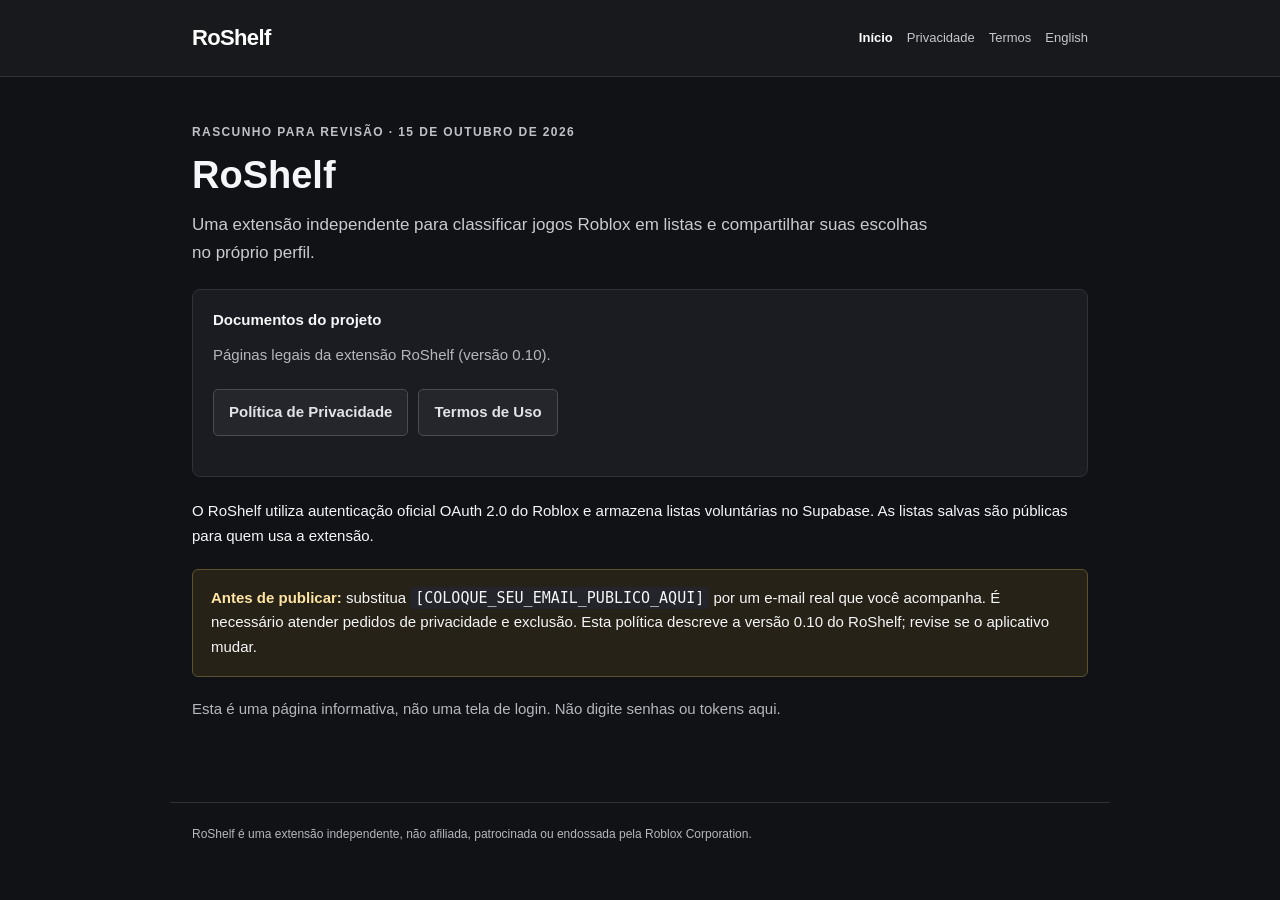
==== index.html @ 7918378f "Add files via upload" ====
<!doctype html><html lang="pt-BR"><head><meta charset="utf-8"><meta name="viewport" content="width=device-width,initial-scale=1"><meta name="robots" content="index,follow"><title>Início | RoShelf</title><meta name="description" content="Início do RoShelf, extensão independente de listas de jogos Roblox."><link rel="stylesheet" href="style.css"></head><body><header><div><a class="brand" href="index.html">RoShelf</a><nav aria-label="Navegação"><a class=current href="index.html">Início</a><a  href="privacidade.html">Privacidade</a><a  href="termos.html">Termos</a><a  href="index-en.html">English</a></nav></div></header><main><p class="eyebrow">Rascunho para revisão · 15 de outubro de 2026</p><h1>RoShelf</h1><p class="lead">Uma extensão independente para classificar jogos Roblox em listas e compartilhar suas escolhas no próprio perfil.</p><div class="panel"><strong>Documentos do projeto</strong><p class="muted">Páginas legais da extensão RoShelf (versão 0.10).</p><div class="links"><a href="privacidade.html">Política de Privacidade</a><a href="termos.html">Termos de Uso</a></div></div><p>O RoShelf utiliza autenticação oficial OAuth 2.0 do Roblox e armazena listas voluntárias no Supabase. As listas salvas são públicas para quem usa a extensão.</p><aside class="note"><strong>Antes de publicar:</strong> substitua <code>[COLOQUE_SEU_EMAIL_PUBLICO_AQUI]</code> por um e-mail real que você acompanha. É necessário atender pedidos de privacidade e exclusão. Esta política descreve a versão 0.10 do RoShelf; revise se o aplicativo mudar.</aside><p class="muted">Esta é uma página informativa, não uma tela de login. Não digite senhas ou tokens aqui.</p></main><footer>RoShelf é uma extensão independente, não afiliada, patrocinada ou endossada pela Roblox Corporation.</footer></body></html>
---- style.css ----
:root{color-scheme:dark;--bg:#111216;--panel:#1b1c21;--line:#303137;--txt:#f5f6f7;--muted:#b6b7bd;--accent:#eeeeef}*{box-sizing:border-box}body{margin:0;background:var(--bg);font-family:Arial,Helvetica,sans-serif;color:var(--txt);line-height:1.65;font-size:15px}a{color:#e2e3e6;text-underline-offset:3px}a:hover{color:white}header{border-bottom:1px solid var(--line);background:#18191d}header>div{max-width:940px;margin:auto;padding:20px 22px;display:flex;align-items:center;justify-content:space-between;gap:20px}nav{display:flex;flex-wrap:wrap;gap:14px;font-size:13px}nav a{text-decoration:none;color:#c6c7cc}nav a.current{color:#fff;font-weight:700}.brand{color:white;text-decoration:none;font-size:22px;font-weight:850;letter-spacing:-.65px}main{max-width:940px;margin:0 auto;padding:36px 22px 70px}.lead{font-size:17px;color:#c9cbd0;max-width:750px}.eyebrow{font-size:12px;text-transform:uppercase;letter-spacing:1.4px;color:#bfc1c7;font-weight:700}h1{font-size:clamp(27px,5vw,38px);line-height:1.2;margin:10px 0 12px}h2{font-size:19px;margin:32px 0 10px;border-top:1px solid #292b31;padding-top:25px}h3{font-size:16px;margin:18px 0 8px}p{margin:10px 0}li{margin:8px 0}ul{padding-left:22px}.note{padding:16px 18px;border:1px solid #5e5130;background:#272218;border-radius:6px;margin:20px 0}.note strong{color:#ffe5a4}.panel{border:1px solid var(--line);background:var(--panel);border-radius:8px;padding:18px 20px;margin:22px 0}.muted{color:var(--muted)}.links{display:flex;gap:10px;flex-wrap:wrap;margin:22px 0}.links a{border:1px solid #4a4b53;background:#25262c;border-radius:5px;padding:10px 15px;text-decoration:none;font-weight:700}.links a:hover{background:#35363e}footer{border-top:1px solid var(--line);color:var(--muted);padding:22px;max-width:940px;margin:auto;font-size:12px}.meta{font-size:13px;color:var(--muted)}code{font-family:Consolas,monospace;background:#24252b;padding:2px 5px;border-radius:4px;overflow-wrap:anywhere}@media(max-width:600px){header>div{display:block}nav{margin-top:8px}main{padding-top:24px}}
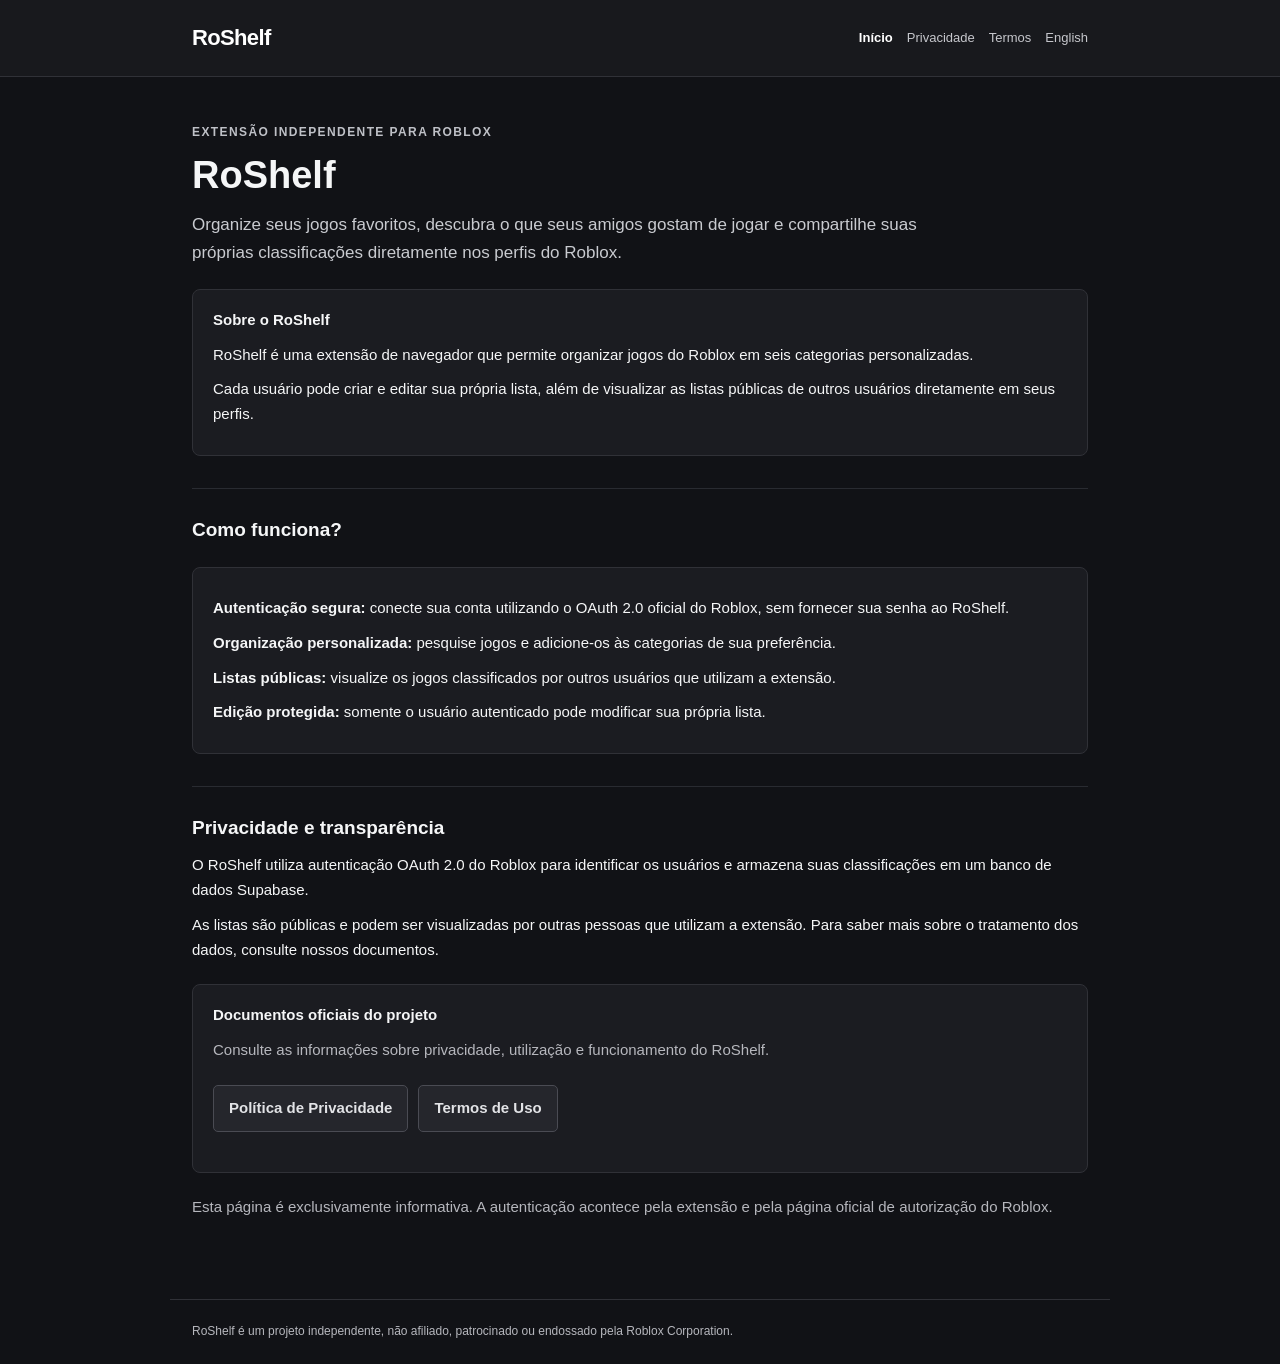
==== commit e2911aa8: "Revise index.html for RoShelf extension Updated the HTML structure and content for RoShelf page." ====
--- a/index.html
+++ b/index.html
@@ -1 +1,137 @@
-<!doctype html><html lang="pt-BR"><head><meta charset="utf-8"><meta name="viewport" content="width=device-width,initial-scale=1"><meta name="robots" content="index,follow"><title>Início | RoShelf</title><meta name="description" content="Início do RoShelf, extensão independente de listas de jogos Roblox."><link rel="stylesheet" href="style.css"></head><body><header><div><a class="brand" href="index.html">RoShelf</a><nav aria-label="Navegação"><a class=current href="index.html">Início</a><a  href="privacidade.html">Privacidade</a><a  href="termos.html">Termos</a><a  href="index-en.html">English</a></nav></div></header><main><p class="eyebrow">Rascunho para revisão · 15 de outubro de 2026</p><h1>RoShelf</h1><p class="lead">Uma extensão independente para classificar jogos Roblox em listas e compartilhar suas escolhas no próprio perfil.</p><div class="panel"><strong>Documentos do projeto</strong><p class="muted">Páginas legais da extensão RoShelf (versão 0.10).</p><div class="links"><a href="privacidade.html">Política de Privacidade</a><a href="termos.html">Termos de Uso</a></div></div><p>O RoShelf utiliza autenticação oficial OAuth 2.0 do Roblox e armazena listas voluntárias no Supabase. As listas salvas são públicas para quem usa a extensão.</p><aside class="note"><strong>Antes de publicar:</strong> substitua <code>[COLOQUE_SEU_EMAIL_PUBLICO_AQUI]</code> por um e-mail real que você acompanha. É necessário atender pedidos de privacidade e exclusão. Esta política descreve a versão 0.10 do RoShelf; revise se o aplicativo mudar.</aside><p class="muted">Esta é uma página informativa, não uma tela de login. Não digite senhas ou tokens aqui.</p></main><footer>RoShelf é uma extensão independente, não afiliada, patrocinada ou endossada pela Roblox Corporation.</footer></body></html>+
+<!DOCTYPE html>
+<html lang="pt-BR">
+<head>
+  <meta charset="UTF-8">
+  <meta name="viewport" content="width=device-width, initial-scale=1.0">
+
+  <title>RoShelf | Organize seus jogos do Roblox</title>
+
+  <meta name="description"
+    content="RoShelf é uma extensão independente que permite organizar jogos do Roblox em categorias e visualizar listas de outros usuários.">
+
+  <link rel="stylesheet" href="style.css">
+</head>
+
+<body>
+
+  <header>
+    <div>
+      <a class="brand" href="index.html">RoShelf</a>
+
+      <nav aria-label="Navegação">
+        <a class="current" href="index.html">Início</a>
+        <a href="privacidade.html">Privacidade</a>
+        <a href="termos.html">Termos</a>
+        <a href="index-en.html">English</a>
+      </nav>
+    </div>
+  </header>
+
+  <main>
+
+    <p class="eyebrow">
+      EXTENSÃO INDEPENDENTE PARA ROBLOX
+    </p>
+
+    <h1>RoShelf</h1>
+
+    <p class="lead">
+      Organize seus jogos favoritos, descubra o que seus
+      amigos gostam de jogar e compartilhe suas próprias
+      classificações diretamente nos perfis do Roblox.
+    </p>
+
+    <div class="panel">
+      <strong>Sobre o RoShelf</strong>
+
+      <p>
+        RoShelf é uma extensão de navegador que permite
+        organizar jogos do Roblox em seis categorias
+        personalizadas.
+      </p>
+
+      <p>
+        Cada usuário pode criar e editar sua própria lista,
+        além de visualizar as listas públicas de outros
+        usuários diretamente em seus perfis.
+      </p>
+    </div>
+
+    <h2>Como funciona?</h2>
+
+    <div class="panel">
+      <p>
+        <strong>Autenticação segura:</strong>
+        conecte sua conta utilizando o OAuth 2.0 oficial
+        do Roblox, sem fornecer sua senha ao RoShelf.
+      </p>
+
+      <p>
+        <strong>Organização personalizada:</strong>
+        pesquise jogos e adicione-os às categorias
+        de sua preferência.
+      </p>
+
+      <p>
+        <strong>Listas públicas:</strong>
+        visualize os jogos classificados por outros
+        usuários que utilizam a extensão.
+      </p>
+
+      <p>
+        <strong>Edição protegida:</strong>
+        somente o usuário autenticado pode modificar
+        sua própria lista.
+      </p>
+    </div>
+
+    <h2>Privacidade e transparência</h2>
+
+    <p>
+      O RoShelf utiliza autenticação OAuth 2.0 do Roblox
+      para identificar os usuários e armazena suas
+      classificações em um banco de dados Supabase.
+    </p>
+
+    <p>
+      As listas são públicas e podem ser visualizadas
+      por outras pessoas que utilizam a extensão.
+      Para saber mais sobre o tratamento dos dados,
+      consulte nossos documentos.
+    </p>
+
+    <div class="panel">
+      <strong>Documentos oficiais do projeto</strong>
+
+      <p class="muted">
+        Consulte as informações sobre privacidade,
+        utilização e funcionamento do RoShelf.
+      </p>
+
+      <div class="links">
+        <a href="privacidade.html">
+          Política de Privacidade
+        </a>
+
+        <a href="termos.html">
+          Termos de Uso
+        </a>
+      </div>
+    </div>
+
+    <p class="muted">
+      Esta página é exclusivamente informativa.
+      A autenticação acontece pela extensão e
+      pela página oficial de autorização do Roblox.
+    </p>
+
+  </main>
+
+  <footer>
+    RoShelf é um projeto independente, não afiliado,
+    patrocinado ou endossado pela Roblox Corporation.
+  </footer>
+
+</body>
+</html>
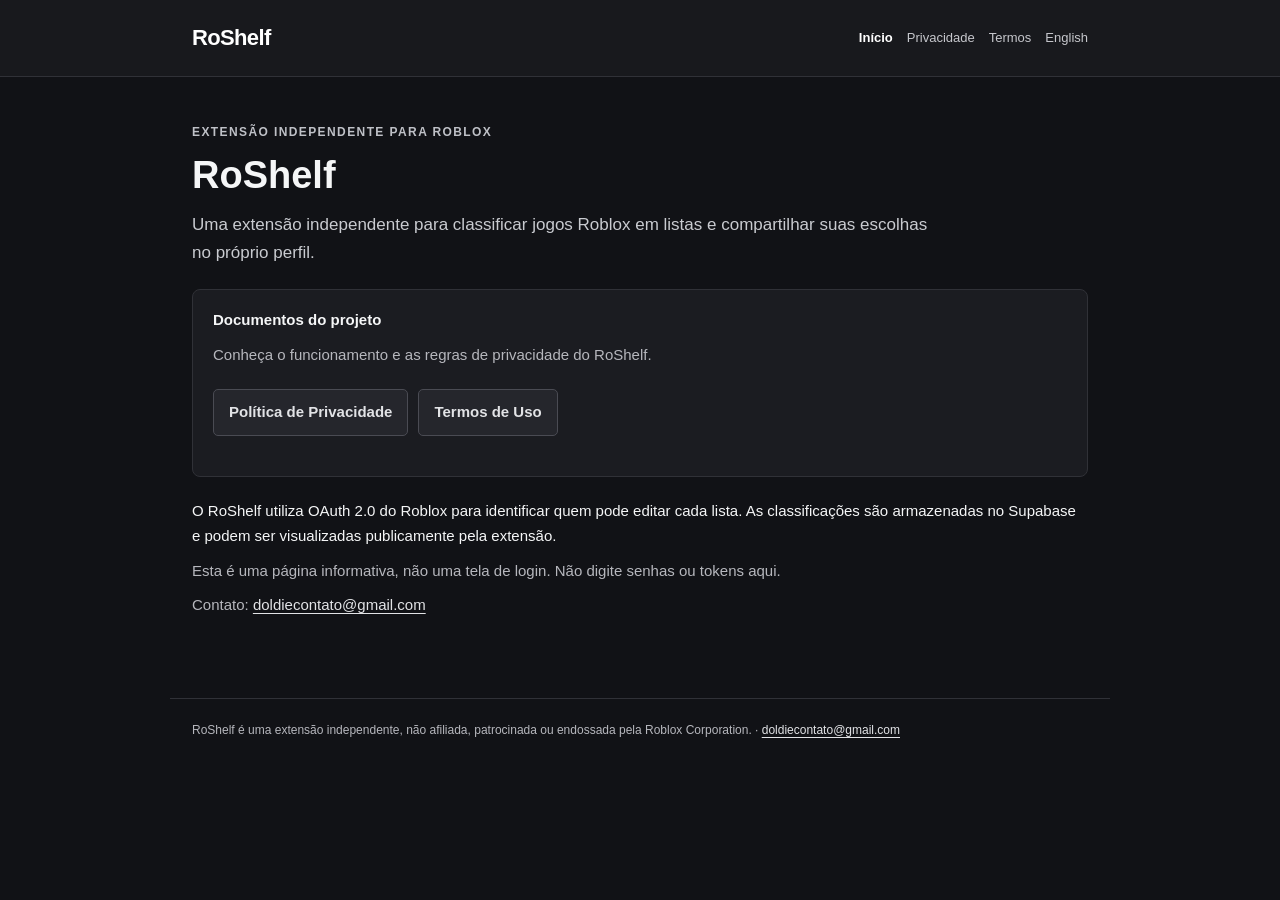
==== commit 54d00022: "Add files via upload" ====
--- a/index.html
+++ b/index.html
@@ -1,137 +1,83 @@
-
 <!DOCTYPE html>
 <html lang="pt-BR">
-<head>
-  <meta charset="UTF-8">
-  <meta name="viewport" content="width=device-width, initial-scale=1.0">
+ <head>
+  <meta charset="utf-8"/>
+  <meta content="width=device-width,initial-scale=1" name="viewport"/>
+  <meta content="index,follow" name="robots"/>
+  <title>
+   Início | RoShelf
+  </title>
+  <meta content="Início do RoShelf, extensão independente de listas de jogos Roblox." name="description"/>
+  <link href="style.css" rel="stylesheet"/>
+ </head>
+ <body>
+  <header>
+   <div>
+    <a class="brand" href="index.html">
+     RoShelf
+    </a>
+    <nav aria-label="Navegação">
+     <a class="current" href="index.html">
+      Início
+     </a>
+     <a href="privacidade.html">
+      Privacidade
+     </a>
+     <a href="termos.html">
+      Termos
+     </a>
+     <a href="index-en.html">
+      English
+     </a>
+    </nav>
+   </div>
+  </header>
+  <main>
+   <p class="eyebrow">
+    EXTENSÃO INDEPENDENTE PARA ROBLOX
+   </p>
+   <h1>
+    RoShelf
+   </h1>
+   <p class="lead">
+    Uma extensão independente para classificar jogos Roblox em listas e compartilhar suas escolhas no próprio perfil.
+   </p>
+   <div class="panel">
+    <strong>
+     Documentos do projeto
+    </strong>
+    <p class="muted">
+     Conheça o funcionamento e as regras de privacidade do RoShelf.
+    </p>
+    <div class="links">
+     <a href="privacidade.html">
+      Política de Privacidade
+     </a>
+     <a href="termos.html">
+      Termos de Uso
+     </a>
+    </div>
+   </div>
+   <p>
+    O RoShelf utiliza OAuth 2.0 do Roblox para identificar quem pode editar cada lista. As classificações são armazenadas no Supabase e podem ser visualizadas publicamente pela extensão.
+   </p>
+   <p class="muted">
+    Esta é uma página informativa, não uma tela de login. Não digite senhas ou tokens aqui.
+   </p>
+   <p class="muted">
+    Contato:
+    <a href="mailto:doldiecontato@gmail.com">
+     doldiecontato@gmail.com
+    </a>
+   </p>
+  </main>
+  <footer>
+   RoShelf é uma extensão independente, não afiliada, patrocinada ou endossada pela Roblox Corporation.
+   ·
+   <a href="mailto:doldiecontato@gmail.com">
+    doldiecontato@gmail.com
+   </a>
+  </footer>
+ </body>
+</html>
 
-  <title>RoShelf | Organize seus jogos do Roblox</title>
-
-  <meta name="description"
-    content="RoShelf é uma extensão independente que permite organizar jogos do Roblox em categorias e visualizar listas de outros usuários.">
-
-  <link rel="stylesheet" href="style.css">
-</head>
-
-<body>
-
-  <header>
-    <div>
-      <a class="brand" href="index.html">RoShelf</a>
-
-      <nav aria-label="Navegação">
-        <a class="current" href="index.html">Início</a>
-        <a href="privacidade.html">Privacidade</a>
-        <a href="termos.html">Termos</a>
-        <a href="index-en.html">English</a>
-      </nav>
-    </div>
-  </header>
-
-  <main>
-
-    <p class="eyebrow">
-      EXTENSÃO INDEPENDENTE PARA ROBLOX
-    </p>
-
-    <h1>RoShelf</h1>
-
-    <p class="lead">
-      Organize seus jogos favoritos, descubra o que seus
-      amigos gostam de jogar e compartilhe suas próprias
-      classificações diretamente nos perfis do Roblox.
-    </p>
-
-    <div class="panel">
-      <strong>Sobre o RoShelf</strong>
-
-      <p>
-        RoShelf é uma extensão de navegador que permite
-        organizar jogos do Roblox em seis categorias
-        personalizadas.
-      </p>
-
-      <p>
-        Cada usuário pode criar e editar sua própria lista,
-        além de visualizar as listas públicas de outros
-        usuários diretamente em seus perfis.
-      </p>
-    </div>
-
-    <h2>Como funciona?</h2>
-
-    <div class="panel">
-      <p>
-        <strong>Autenticação segura:</strong>
-        conecte sua conta utilizando o OAuth 2.0 oficial
-        do Roblox, sem fornecer sua senha ao RoShelf.
-      </p>
-
-      <p>
-        <strong>Organização personalizada:</strong>
-        pesquise jogos e adicione-os às categorias
-        de sua preferência.
-      </p>
-
-      <p>
-        <strong>Listas públicas:</strong>
-        visualize os jogos classificados por outros
-        usuários que utilizam a extensão.
-      </p>
-
-      <p>
-        <strong>Edição protegida:</strong>
-        somente o usuário autenticado pode modificar
-        sua própria lista.
-      </p>
-    </div>
-
-    <h2>Privacidade e transparência</h2>
-
-    <p>
-      O RoShelf utiliza autenticação OAuth 2.0 do Roblox
-      para identificar os usuários e armazena suas
-      classificações em um banco de dados Supabase.
-    </p>
-
-    <p>
-      As listas são públicas e podem ser visualizadas
-      por outras pessoas que utilizam a extensão.
-      Para saber mais sobre o tratamento dos dados,
-      consulte nossos documentos.
-    </p>
-
-    <div class="panel">
-      <strong>Documentos oficiais do projeto</strong>
-
-      <p class="muted">
-        Consulte as informações sobre privacidade,
-        utilização e funcionamento do RoShelf.
-      </p>
-
-      <div class="links">
-        <a href="privacidade.html">
-          Política de Privacidade
-        </a>
-
-        <a href="termos.html">
-          Termos de Uso
-        </a>
-      </div>
-    </div>
-
-    <p class="muted">
-      Esta página é exclusivamente informativa.
-      A autenticação acontece pela extensão e
-      pela página oficial de autorização do Roblox.
-    </p>
-
-  </main>
-
-  <footer>
-    RoShelf é um projeto independente, não afiliado,
-    patrocinado ou endossado pela Roblox Corporation.
-  </footer>
-
-</body>
-</html>
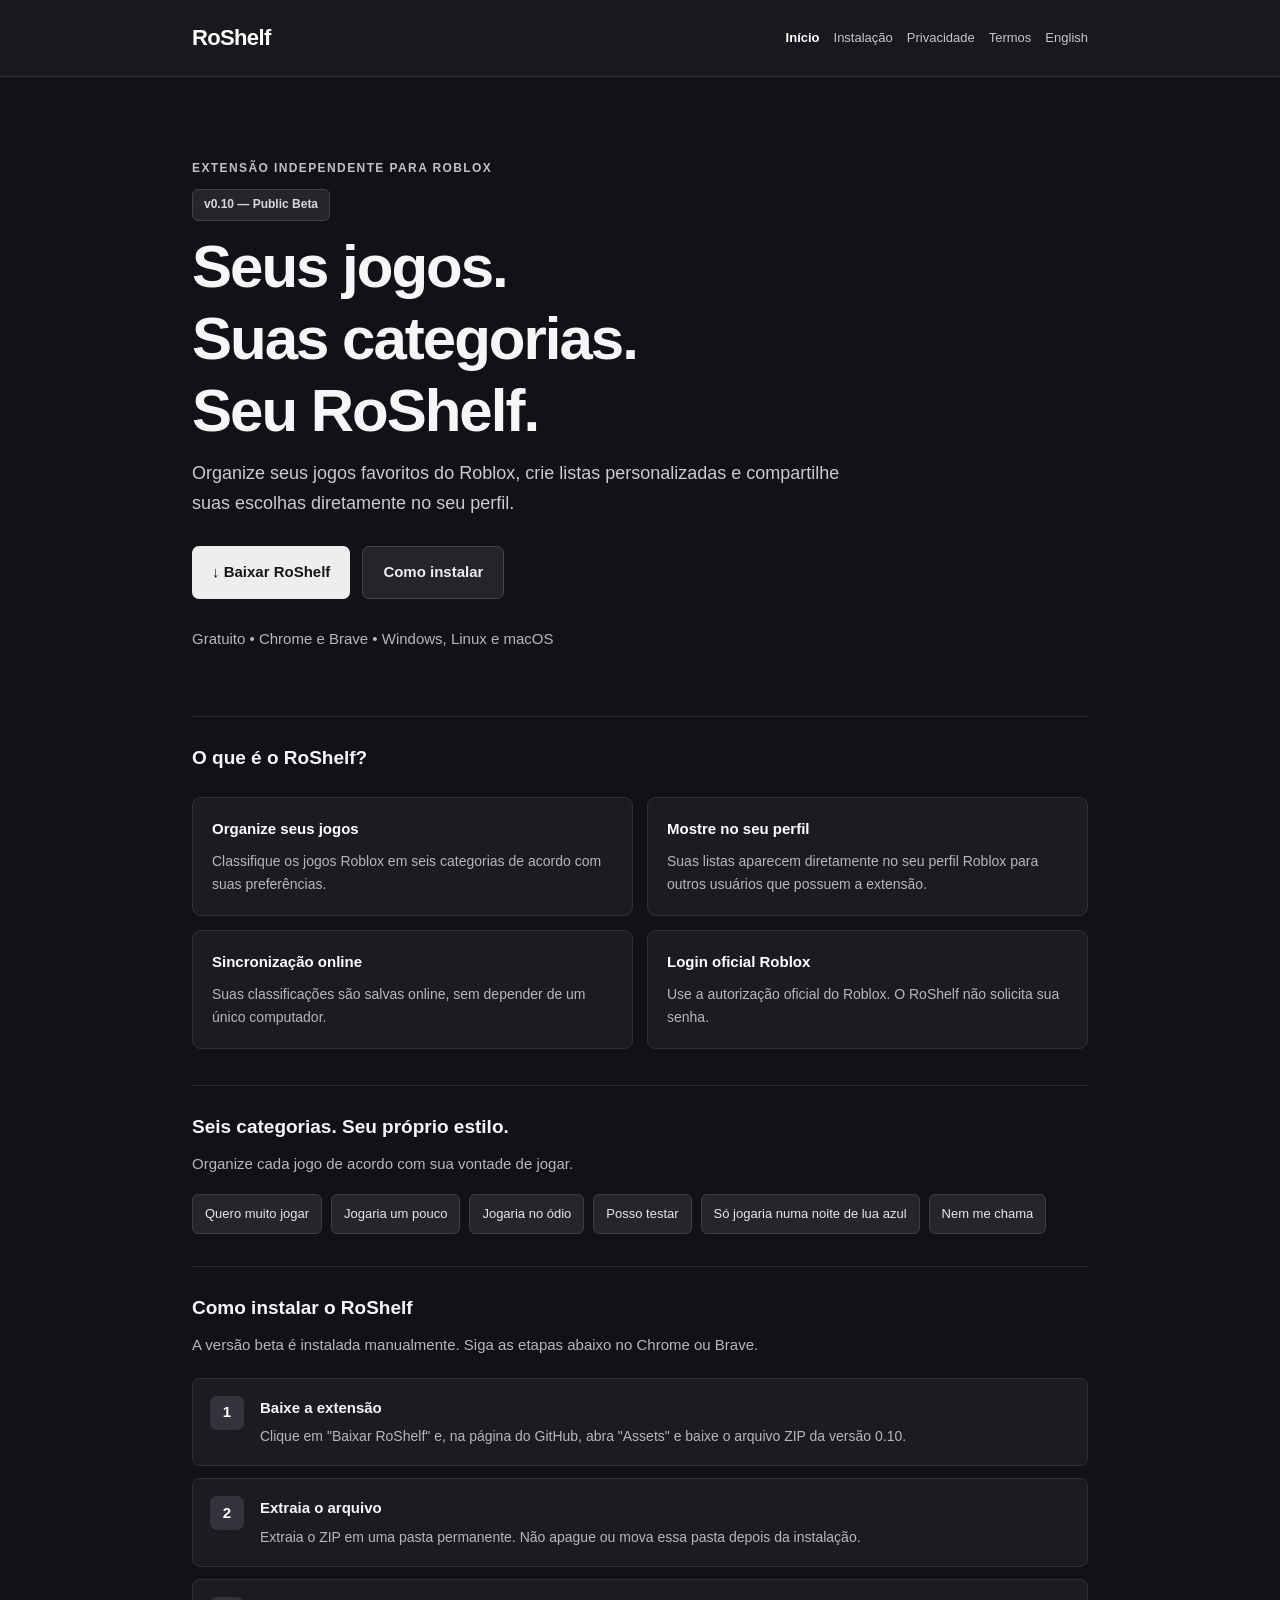
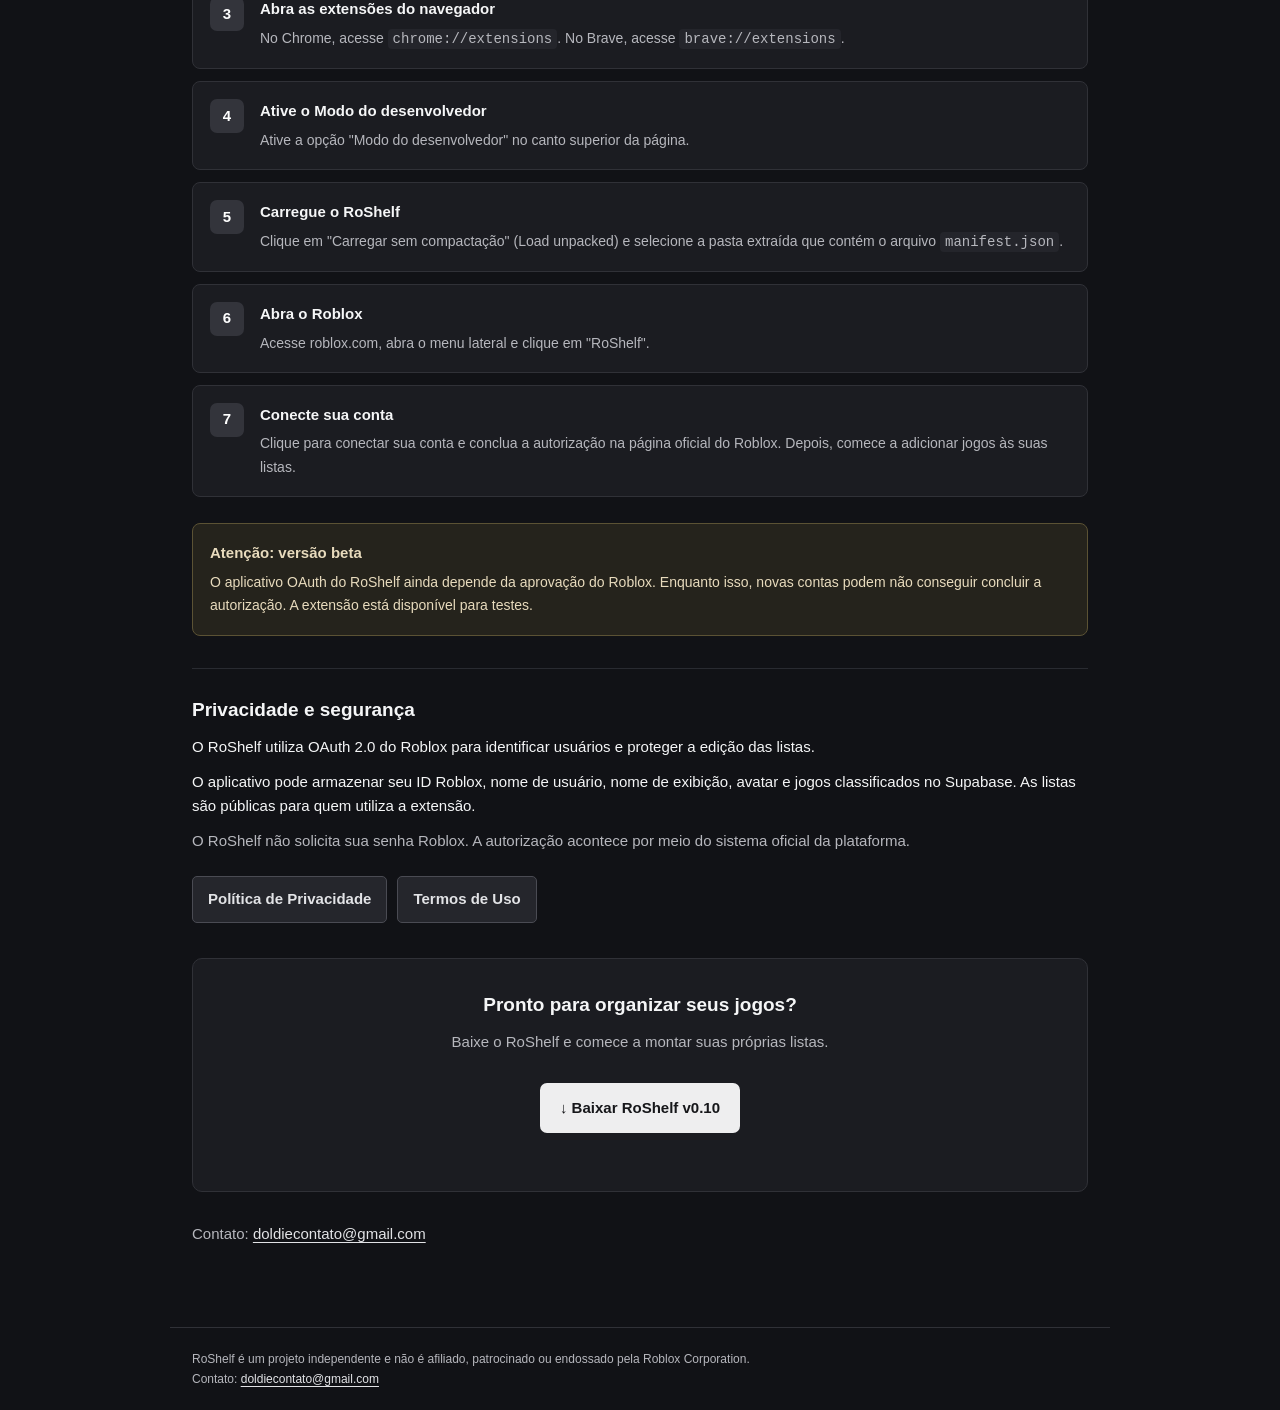
==== commit 59306fa7: "Revise index.html for improved layout and content Updated the HTML structure and content for RoShelf" ====
--- a/index.html
+++ b/index.html
@@ -1,83 +1,516 @@
+
 <!DOCTYPE html>
 <html lang="pt-BR">
- <head>
-  <meta charset="utf-8"/>
-  <meta content="width=device-width,initial-scale=1" name="viewport"/>
-  <meta content="index,follow" name="robots"/>
-  <title>
-   Início | RoShelf
-  </title>
-  <meta content="Início do RoShelf, extensão independente de listas de jogos Roblox." name="description"/>
-  <link href="style.css" rel="stylesheet"/>
- </head>
- <body>
-  <header>
-   <div>
-    <a class="brand" href="index.html">
-     RoShelf
+<head>
+  <meta charset="UTF-8">
+  <meta name="viewport" content="width=device-width, initial-scale=1">
+
+  <title>RoShelf — Organize seus jogos Roblox</title>
+  <meta name="description" content="Instale o RoShelf para organizar jogos Roblox em categorias e compartilhar suas listas no perfil.">
+
+  <link rel="stylesheet" href="style.css">
+
+  <style>
+    .hero {
+      padding: 36px 0 22px;
+    }
+
+    .hero h1 {
+      font-size: clamp(36px, 7vw, 60px);
+      letter-spacing: -2px;
+    }
+
+    .hero .lead {
+      max-width: 660px;
+      font-size: 18px;
+    }
+
+    .version {
+      display: inline-block;
+      padding: 5px 11px;
+      background: #25262c;
+      border: 1px solid #414249;
+      border-radius: 6px;
+      color: #d8d9dd;
+      font-size: 12px;
+      font-weight: bold;
+    }
+
+    .buttons {
+      display: flex;
+      gap: 12px;
+      flex-wrap: wrap;
+      margin: 28px 0;
+    }
+
+    .btn {
+      display: inline-flex;
+      align-items: center;
+      justify-content: center;
+      padding: 13px 20px;
+      border-radius: 7px;
+      text-decoration: none;
+      font-weight: 700;
+      transition: background .2s;
+    }
+
+    .btn-primary {
+      background: #eeeeef;
+      color: #16171a;
+    }
+
+    .btn-primary:hover {
+      background: #cfd0d4;
+      color: #16171a;
+    }
+
+    .btn-secondary {
+      background: #24252b;
+      color: #eeeeef;
+      border: 1px solid #45464c;
+    }
+
+    .btn-secondary:hover {
+      background: #34353b;
+    }
+
+    .feature-grid {
+      display: grid;
+      grid-template-columns: repeat(2, 1fr);
+      gap: 14px;
+      margin: 24px 0 36px;
+    }
+
+    .feature {
+      background: #1b1c21;
+      border: 1px solid #303137;
+      border-radius: 9px;
+      padding: 19px;
+    }
+
+    .feature strong {
+      display: block;
+      margin-bottom: 8px;
+      color: #fff;
+    }
+
+    .feature p {
+      color: #b6b7bd;
+      font-size: 14px;
+      margin: 0;
+    }
+
+    .steps {
+      display: grid;
+      gap: 12px;
+      margin-top: 20px;
+    }
+
+    .step {
+      display: flex;
+      gap: 16px;
+      align-items: flex-start;
+      padding: 17px;
+      background: #1b1c21;
+      border: 1px solid #303137;
+      border-radius: 8px;
+    }
+
+    .number {
+      display: flex;
+      justify-content: center;
+      align-items: center;
+      min-width: 34px;
+      height: 34px;
+      border-radius: 7px;
+      background: #33343b;
+      color: #fff;
+      font-weight: bold;
+    }
+
+    .step strong {
+      display: block;
+      margin-bottom: 5px;
+    }
+
+    .step p {
+      margin: 0;
+      color: #b6b7bd;
+      font-size: 14px;
+    }
+
+    .categories {
+      display: flex;
+      flex-wrap: wrap;
+      gap: 9px;
+      margin-top: 17px;
+    }
+
+    .category {
+      background: #25262c;
+      border: 1px solid #3c3d44;
+      padding: 8px 12px;
+      border-radius: 6px;
+      font-size: 13px;
+      color: #e6e7e9;
+    }
+
+    .notice {
+      background: #25231c;
+      border: 1px solid #5b5234;
+      border-radius: 8px;
+      padding: 17px;
+      margin: 26px 0;
+      color: #e8dbbd;
+    }
+
+    .notice strong {
+      display: block;
+      margin-bottom: 6px;
+    }
+
+    .notice p {
+      margin: 0;
+      font-size: 14px;
+    }
+
+    .install-bottom {
+      text-align: center;
+      background: #1b1c21;
+      border: 1px solid #303137;
+      padding: 30px 20px;
+      border-radius: 10px;
+      margin-top: 35px;
+    }
+
+    .install-bottom .buttons {
+      justify-content: center;
+    }
+
+    @media(max-width: 600px) {
+      .feature-grid {
+        grid-template-columns: 1fr;
+      }
+
+      .hero {
+        padding-top: 15px;
+      }
+
+      .buttons .btn {
+        width: 100%;
+      }
+    }
+  </style>
+</head>
+
+<body>
+
+<header>
+  <div>
+    <a class="brand" href="index.html">RoShelf</a>
+
+    <nav aria-label="Navegação">
+      <a class="current" href="index.html">Início</a>
+      <a href="#instalacao">Instalação</a>
+      <a href="privacidade.html">Privacidade</a>
+      <a href="termos.html">Termos</a>
+      <a href="index-en.html">English</a>
+    </nav>
+  </div>
+</header>
+
+<main>
+
+  <!-- APRESENTAÇÃO -->
+
+  <section class="hero">
+    <p class="eyebrow">
+      EXTENSÃO INDEPENDENTE PARA ROBLOX
+    </p>
+
+    <span class="version">v0.10 — Public Beta</span>
+
+    <h1>Seus jogos.<br>Suas categorias.<br>Seu RoShelf.</h1>
+
+    <p class="lead">
+      Organize seus jogos favoritos do Roblox,
+      crie listas personalizadas e compartilhe
+      suas escolhas diretamente no seu perfil.
+    </p>
+
+    <div class="buttons">
+      <a class="btn btn-primary"
+         href="https://github.com/Doudks/roshelf/releases/tag/v0.10.0"
+         target="_blank"
+         rel="noopener noreferrer">
+        ↓ Baixar RoShelf
+      </a>
+
+      <a class="btn btn-secondary" href="#instalacao">
+        Como instalar
+      </a>
+    </div>
+
+    <p class="muted">
+      Gratuito • Chrome e Brave • Windows, Linux e macOS
+    </p>
+  </section>
+
+
+  <!-- RECURSOS -->
+
+  <h2>O que é o RoShelf?</h2>
+
+  <div class="feature-grid">
+
+    <div class="feature">
+      <strong>Organize seus jogos</strong>
+      <p>
+        Classifique os jogos Roblox em seis
+        categorias de acordo com suas preferências.
+      </p>
+    </div>
+
+    <div class="feature">
+      <strong>Mostre no seu perfil</strong>
+      <p>
+        Suas listas aparecem diretamente no
+        seu perfil Roblox para outros usuários
+        que possuem a extensão.
+      </p>
+    </div>
+
+    <div class="feature">
+      <strong>Sincronização online</strong>
+      <p>
+        Suas classificações são salvas online,
+        sem depender de um único computador.
+      </p>
+    </div>
+
+    <div class="feature">
+      <strong>Login oficial Roblox</strong>
+      <p>
+        Use a autorização oficial do Roblox.
+        O RoShelf não solicita sua senha.
+      </p>
+    </div>
+
+  </div>
+
+
+  <!-- CATEGORIAS -->
+
+  <h2>Seis categorias. Seu próprio estilo.</h2>
+
+  <p class="muted">
+    Organize cada jogo de acordo com sua vontade
+    de jogar.
+  </p>
+
+  <div class="categories">
+    <span class="category">Quero muito jogar</span>
+    <span class="category">Jogaria um pouco</span>
+    <span class="category">Jogaria no ódio</span>
+    <span class="category">Posso testar</span>
+    <span class="category">Só jogaria numa noite de lua azul</span>
+    <span class="category">Nem me chama</span>
+  </div>
+
+
+  <!-- INSTALAÇÃO -->
+
+  <section id="instalacao">
+
+    <h2>Como instalar o RoShelf</h2>
+
+    <p class="muted">
+      A versão beta é instalada manualmente.
+      Siga as etapas abaixo no Chrome ou Brave.
+    </p>
+
+    <div class="steps">
+
+      <div class="step">
+        <span class="number">1</span>
+        <div>
+          <strong>Baixe a extensão</strong>
+          <p>
+            Clique em "Baixar RoShelf" e,
+            na página do GitHub, abra "Assets"
+            e baixe o arquivo ZIP da versão 0.10.
+          </p>
+        </div>
+      </div>
+
+      <div class="step">
+        <span class="number">2</span>
+        <div>
+          <strong>Extraia o arquivo</strong>
+          <p>
+            Extraia o ZIP em uma pasta permanente.
+            Não apague ou mova essa pasta
+            depois da instalação.
+          </p>
+        </div>
+      </div>
+
+      <div class="step">
+        <span class="number">3</span>
+        <div>
+          <strong>Abra as extensões do navegador</strong>
+          <p>
+            No Chrome, acesse
+            <code>chrome://extensions</code>.
+            No Brave, acesse
+            <code>brave://extensions</code>.
+          </p>
+        </div>
+      </div>
+
+      <div class="step">
+        <span class="number">4</span>
+        <div>
+          <strong>Ative o Modo do desenvolvedor</strong>
+          <p>
+            Ative a opção "Modo do desenvolvedor"
+            no canto superior da página.
+          </p>
+        </div>
+      </div>
+
+      <div class="step">
+        <span class="number">5</span>
+        <div>
+          <strong>Carregue o RoShelf</strong>
+          <p>
+            Clique em "Carregar sem compactação"
+            (Load unpacked) e selecione a pasta
+            extraída que contém o arquivo
+            <code>manifest.json</code>.
+          </p>
+        </div>
+      </div>
+
+      <div class="step">
+        <span class="number">6</span>
+        <div>
+          <strong>Abra o Roblox</strong>
+          <p>
+            Acesse roblox.com, abra o menu
+            lateral e clique em "RoShelf".
+          </p>
+        </div>
+      </div>
+
+      <div class="step">
+        <span class="number">7</span>
+        <div>
+          <strong>Conecte sua conta</strong>
+          <p>
+            Clique para conectar sua conta
+            e conclua a autorização na página
+            oficial do Roblox. Depois, comece
+            a adicionar jogos às suas listas.
+          </p>
+        </div>
+      </div>
+
+    </div>
+
+  </section>
+
+
+  <!-- AVISO DE BETA -->
+
+  <div class="notice">
+    <strong>Atenção: versão beta</strong>
+    <p>
+      O aplicativo OAuth do RoShelf ainda
+      depende da aprovação do Roblox.
+      Enquanto isso, novas contas podem
+      não conseguir concluir a autorização.
+      A extensão está disponível para testes.
+    </p>
+  </div>
+
+
+  <!-- PRIVACIDADE -->
+
+  <h2>Privacidade e segurança</h2>
+
+  <p>
+    O RoShelf utiliza OAuth 2.0 do Roblox
+    para identificar usuários e proteger
+    a edição das listas.
+  </p>
+
+  <p>
+    O aplicativo pode armazenar seu ID Roblox,
+    nome de usuário, nome de exibição,
+    avatar e jogos classificados no Supabase.
+    As listas são públicas para quem utiliza
+    a extensão.
+  </p>
+
+  <p class="muted">
+    O RoShelf não solicita sua senha Roblox.
+    A autorização acontece por meio do
+    sistema oficial da plataforma.
+  </p>
+
+  <div class="links">
+    <a href="privacidade.html">
+      Política de Privacidade
     </a>
-    <nav aria-label="Navegação">
-     <a class="current" href="index.html">
-      Início
-     </a>
-     <a href="privacidade.html">
-      Privacidade
-     </a>
-     <a href="termos.html">
-      Termos
-     </a>
-     <a href="index-en.html">
-      English
-     </a>
-    </nav>
-   </div>
-  </header>
-  <main>
-   <p class="eyebrow">
-    EXTENSÃO INDEPENDENTE PARA ROBLOX
-   </p>
-   <h1>
-    RoShelf
-   </h1>
-   <p class="lead">
-    Uma extensão independente para classificar jogos Roblox em listas e compartilhar suas escolhas no próprio perfil.
-   </p>
-   <div class="panel">
-    <strong>
-     Documentos do projeto
-    </strong>
+
+    <a href="termos.html">
+      Termos de Uso
+    </a>
+  </div>
+
+
+  <!-- DOWNLOAD FINAL -->
+
+  <section class="install-bottom">
+    <h2 style="border:0; padding:0; margin:0;">
+      Pronto para organizar seus jogos?
+    </h2>
+
     <p class="muted">
-     Conheça o funcionamento e as regras de privacidade do RoShelf.
+      Baixe o RoShelf e comece a montar
+      suas próprias listas.
     </p>
-    <div class="links">
-     <a href="privacidade.html">
-      Política de Privacidade
-     </a>
-     <a href="termos.html">
-      Termos de Uso
-     </a>
-    </div>
-   </div>
-   <p>
-    O RoShelf utiliza OAuth 2.0 do Roblox para identificar quem pode editar cada lista. As classificações são armazenadas no Supabase e podem ser visualizadas publicamente pela extensão.
-   </p>
-   <p class="muted">
-    Esta é uma página informativa, não uma tela de login. Não digite senhas ou tokens aqui.
-   </p>
-   <p class="muted">
+
+    <div class="buttons">
+      <a class="btn btn-primary"
+         href="https://github.com/Doudks/roshelf/releases/tag/v0.10.0"
+         target="_blank"
+         rel="noopener noreferrer">
+        ↓ Baixar RoShelf v0.10
+      </a>
+    </div>
+  </section>
+
+  <p class="muted" style="margin-top:30px;">
     Contato:
     <a href="mailto:doldiecontato@gmail.com">
-     doldiecontato@gmail.com
+      doldiecontato@gmail.com
     </a>
-   </p>
-  </main>
-  <footer>
-   RoShelf é uma extensão independente, não afiliada, patrocinada ou endossada pela Roblox Corporation.
-   ·
-   <a href="mailto:doldiecontato@gmail.com">
+  </p>
+
+</main>
+
+<footer>
+  RoShelf é um projeto independente e não é
+  afiliado, patrocinado ou endossado pela
+  Roblox Corporation.
+  <br>
+  Contato:
+  <a href="mailto:doldiecontato@gmail.com">
     doldiecontato@gmail.com
-   </a>
-  </footer>
- </body>
+  </a>
+</footer>
+
+</body>
 </html>
-
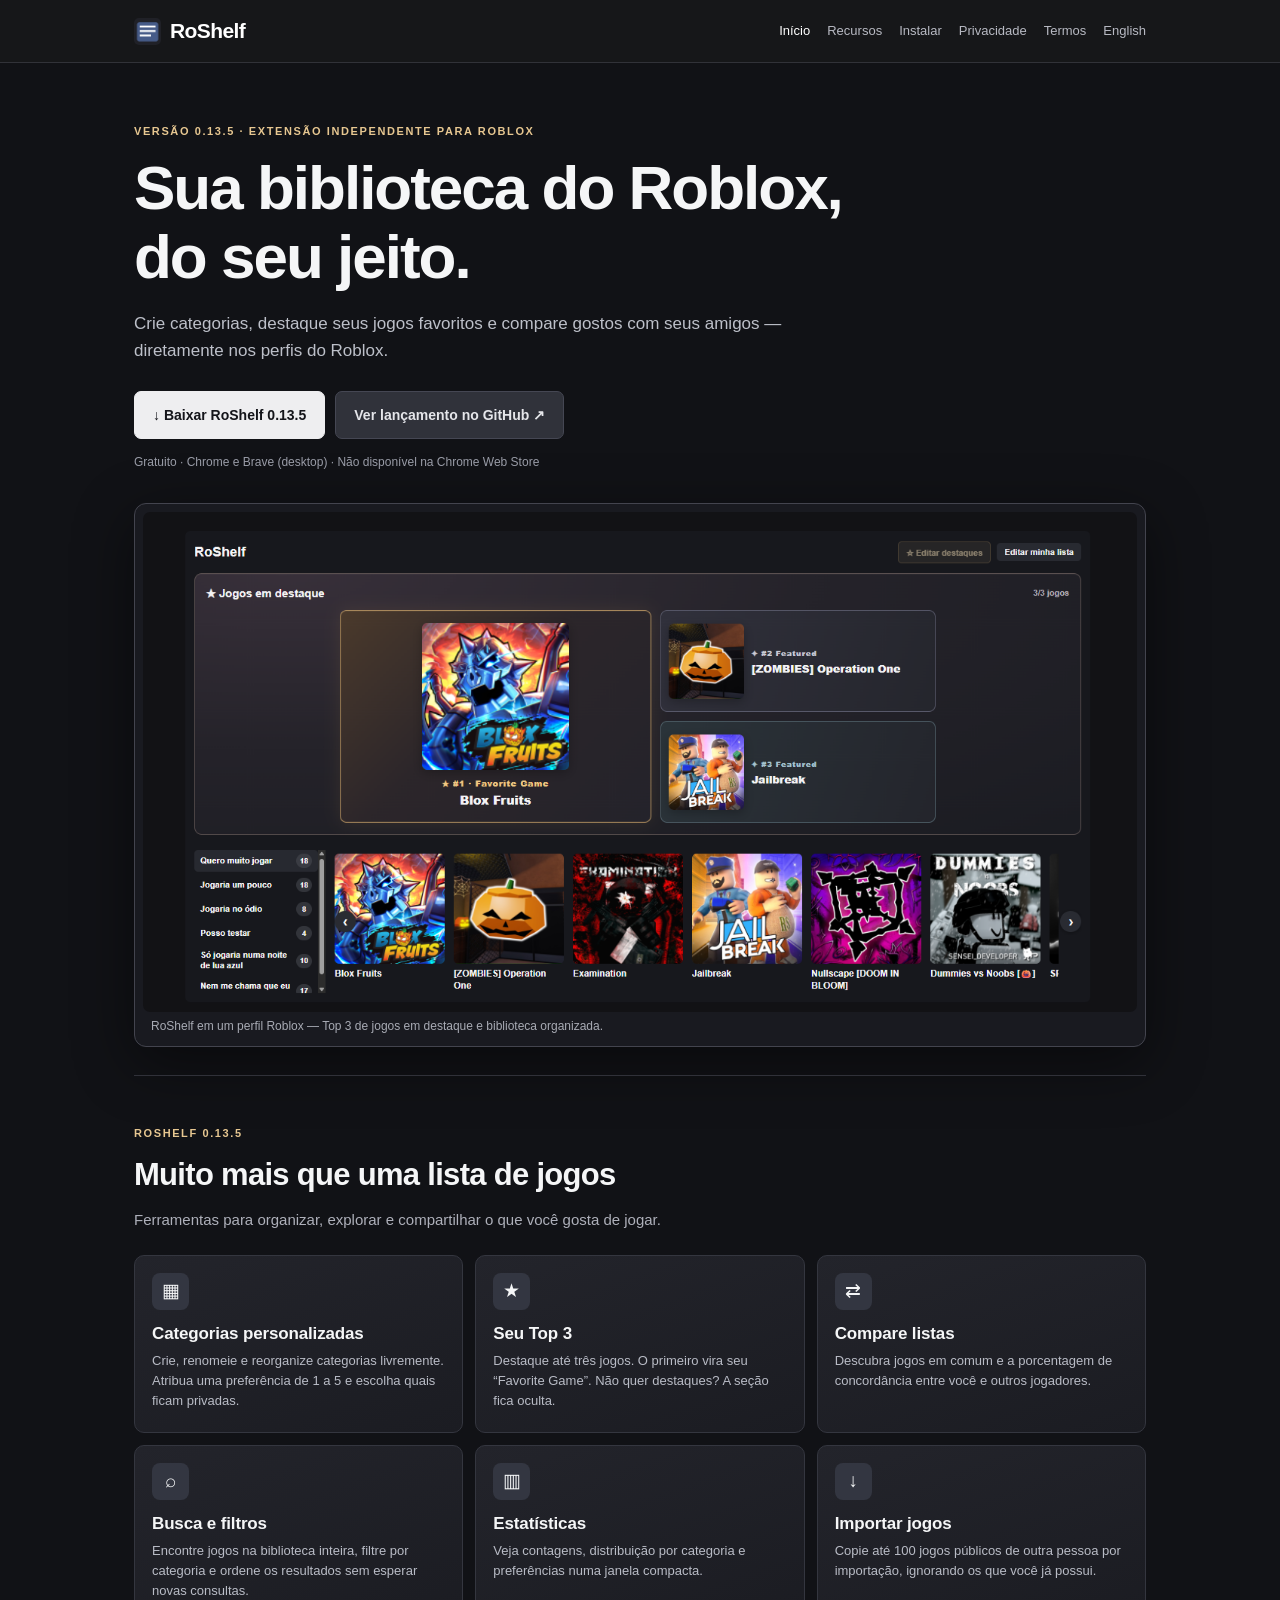
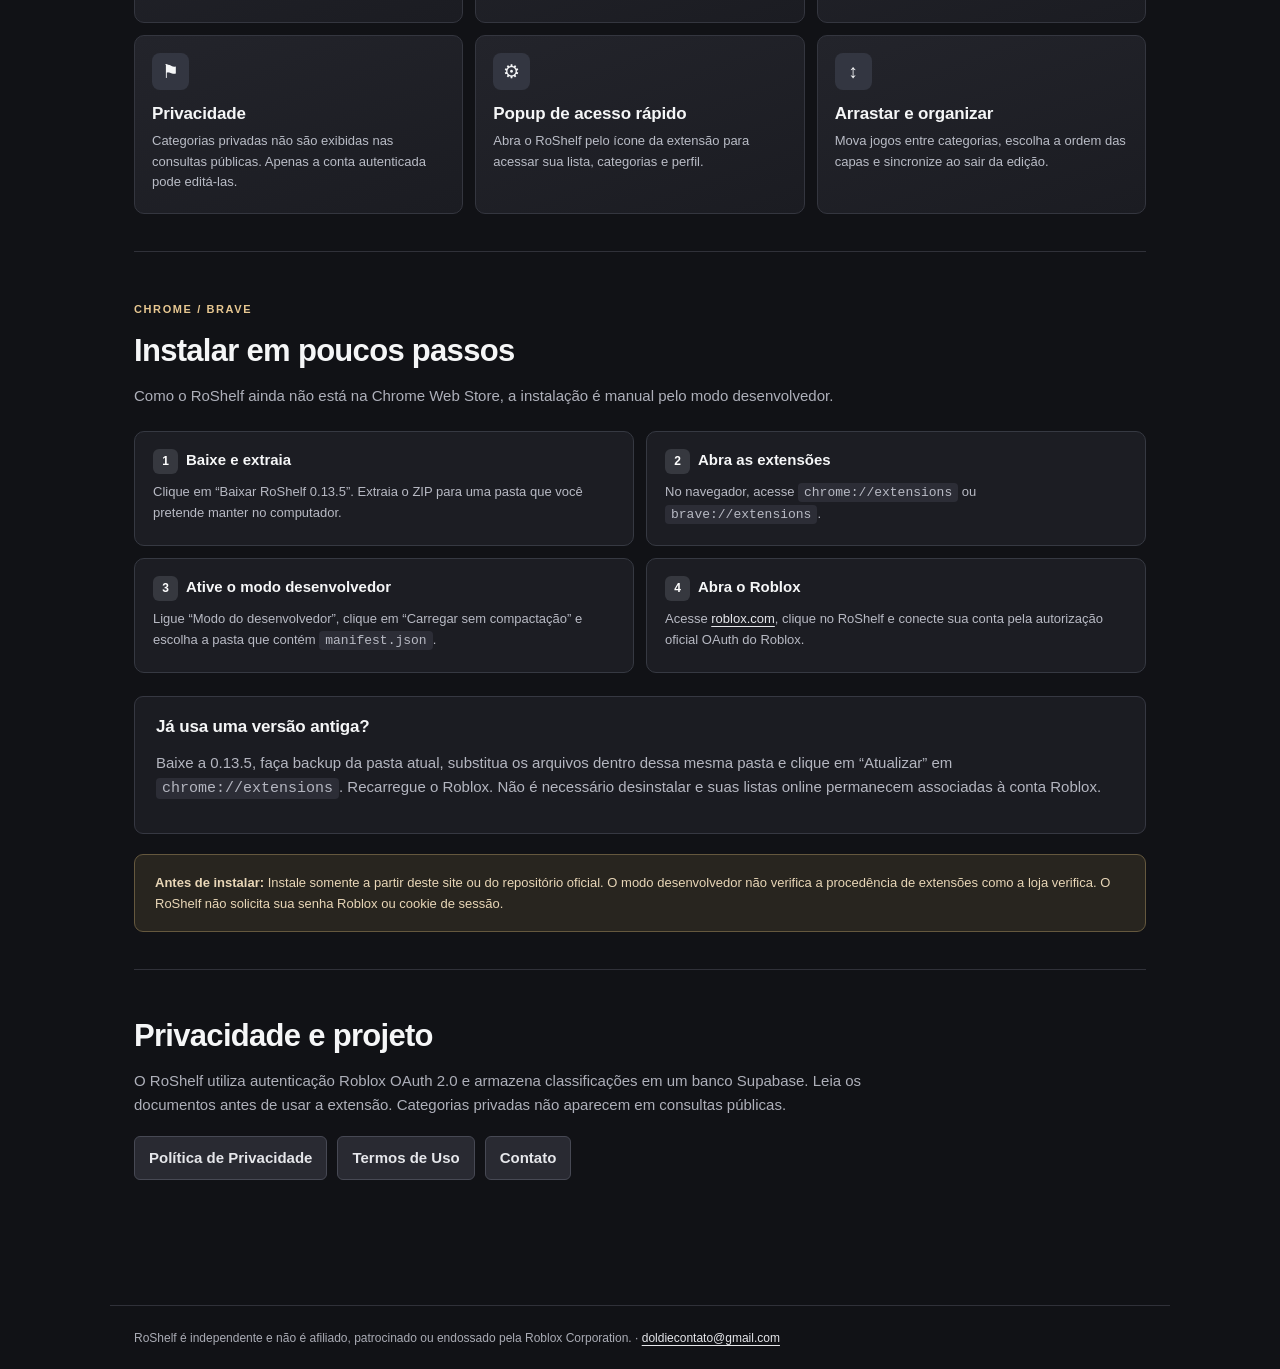
==== commit 40c17fdb: "Add files via upload" ====
--- a/index.html
+++ b/index.html
@@ -1,516 +1,37 @@
-
-<!DOCTYPE html>
+<!doctype html>
 <html lang="pt-BR">
 <head>
-  <meta charset="UTF-8">
-  <meta name="viewport" content="width=device-width, initial-scale=1">
-
-  <title>RoShelf — Organize seus jogos Roblox</title>
-  <meta name="description" content="Instale o RoShelf para organizar jogos Roblox em categorias e compartilhar suas listas no perfil.">
-
-  <link rel="stylesheet" href="style.css">
-
-  <style>
-    .hero {
-      padding: 36px 0 22px;
-    }
-
-    .hero h1 {
-      font-size: clamp(36px, 7vw, 60px);
-      letter-spacing: -2px;
-    }
-
-    .hero .lead {
-      max-width: 660px;
-      font-size: 18px;
-    }
-
-    .version {
-      display: inline-block;
-      padding: 5px 11px;
-      background: #25262c;
-      border: 1px solid #414249;
-      border-radius: 6px;
-      color: #d8d9dd;
-      font-size: 12px;
-      font-weight: bold;
-    }
-
-    .buttons {
-      display: flex;
-      gap: 12px;
-      flex-wrap: wrap;
-      margin: 28px 0;
-    }
-
-    .btn {
-      display: inline-flex;
-      align-items: center;
-      justify-content: center;
-      padding: 13px 20px;
-      border-radius: 7px;
-      text-decoration: none;
-      font-weight: 700;
-      transition: background .2s;
-    }
-
-    .btn-primary {
-      background: #eeeeef;
-      color: #16171a;
-    }
-
-    .btn-primary:hover {
-      background: #cfd0d4;
-      color: #16171a;
-    }
-
-    .btn-secondary {
-      background: #24252b;
-      color: #eeeeef;
-      border: 1px solid #45464c;
-    }
-
-    .btn-secondary:hover {
-      background: #34353b;
-    }
-
-    .feature-grid {
-      display: grid;
-      grid-template-columns: repeat(2, 1fr);
-      gap: 14px;
-      margin: 24px 0 36px;
-    }
-
-    .feature {
-      background: #1b1c21;
-      border: 1px solid #303137;
-      border-radius: 9px;
-      padding: 19px;
-    }
-
-    .feature strong {
-      display: block;
-      margin-bottom: 8px;
-      color: #fff;
-    }
-
-    .feature p {
-      color: #b6b7bd;
-      font-size: 14px;
-      margin: 0;
-    }
-
-    .steps {
-      display: grid;
-      gap: 12px;
-      margin-top: 20px;
-    }
-
-    .step {
-      display: flex;
-      gap: 16px;
-      align-items: flex-start;
-      padding: 17px;
-      background: #1b1c21;
-      border: 1px solid #303137;
-      border-radius: 8px;
-    }
-
-    .number {
-      display: flex;
-      justify-content: center;
-      align-items: center;
-      min-width: 34px;
-      height: 34px;
-      border-radius: 7px;
-      background: #33343b;
-      color: #fff;
-      font-weight: bold;
-    }
-
-    .step strong {
-      display: block;
-      margin-bottom: 5px;
-    }
-
-    .step p {
-      margin: 0;
-      color: #b6b7bd;
-      font-size: 14px;
-    }
-
-    .categories {
-      display: flex;
-      flex-wrap: wrap;
-      gap: 9px;
-      margin-top: 17px;
-    }
-
-    .category {
-      background: #25262c;
-      border: 1px solid #3c3d44;
-      padding: 8px 12px;
-      border-radius: 6px;
-      font-size: 13px;
-      color: #e6e7e9;
-    }
-
-    .notice {
-      background: #25231c;
-      border: 1px solid #5b5234;
-      border-radius: 8px;
-      padding: 17px;
-      margin: 26px 0;
-      color: #e8dbbd;
-    }
-
-    .notice strong {
-      display: block;
-      margin-bottom: 6px;
-    }
-
-    .notice p {
-      margin: 0;
-      font-size: 14px;
-    }
-
-    .install-bottom {
-      text-align: center;
-      background: #1b1c21;
-      border: 1px solid #303137;
-      padding: 30px 20px;
-      border-radius: 10px;
-      margin-top: 35px;
-    }
-
-    .install-bottom .buttons {
-      justify-content: center;
-    }
-
-    @media(max-width: 600px) {
-      .feature-grid {
-        grid-template-columns: 1fr;
-      }
-
-      .hero {
-        padding-top: 15px;
-      }
-
-      .buttons .btn {
-        width: 100%;
-      }
-    }
-  </style>
+  <meta charset="utf-8"><meta name="viewport" content="width=device-width,initial-scale=1">
+  <meta name="description" content="RoShelf v0.13.5: categorias personalizadas e privadas, Top 3 favorito, comparação, busca, estatísticas e importação de listas no Roblox.">
+  <meta name="theme-color" content="#111216">
+  <link rel="icon" type="image/png" href="assets/icon128.png">
+  <link rel="alternate" hreflang="pt-BR" href="index.html">
+  <link rel="alternate" hreflang="en" href="index-en.html">
+  <link rel="stylesheet" href="style.css"><title>RoShelf v0.13.5 | Organize e compartilhe jogos Roblox</title>
 </head>
-
 <body>
-
-<header>
-  <div>
-    <a class="brand" href="index.html">RoShelf</a>
-
-    <nav aria-label="Navegação">
-      <a class="current" href="index.html">Início</a>
-      <a href="#instalacao">Instalação</a>
-      <a href="privacidade.html">Privacidade</a>
-      <a href="termos.html">Termos</a>
-      <a href="index-en.html">English</a>
-    </nav>
-  </div>
-</header>
-
+<header><div><a class="brand" href="index.html"><img src="assets/icon128.png" alt="">RoShelf</a>
+<nav aria-label="Navigation"><a class="current" href="index.html">Início</a><a href="#features">Recursos</a><a href="#install">Instalar</a><a href="privacidade.html">Privacidade</a><a href="termos.html">Termos</a><a href="index-en.html">English</a></nav></div></header>
 <main>
-
-  <!-- APRESENTAÇÃO -->
-
-  <section class="hero">
-    <p class="eyebrow">
-      EXTENSÃO INDEPENDENTE PARA ROBLOX
-    </p>
-
-    <span class="version">v0.10 — Public Beta</span>
-
-    <h1>Seus jogos.<br>Suas categorias.<br>Seu RoShelf.</h1>
-
-    <p class="lead">
-      Organize seus jogos favoritos do Roblox,
-      crie listas personalizadas e compartilhe
-      suas escolhas diretamente no seu perfil.
-    </p>
-
-    <div class="buttons">
-      <a class="btn btn-primary"
-         href="https://github.com/Doudks/roshelf/releases/tag/v0.10.0"
-         target="_blank"
-         rel="noopener noreferrer">
-        ↓ Baixar RoShelf
-      </a>
-
-      <a class="btn btn-secondary" href="#instalacao">
-        Como instalar
-      </a>
-    </div>
-
-    <p class="muted">
-      Gratuito • Chrome e Brave • Windows, Linux e macOS
-    </p>
-  </section>
-
-
-  <!-- RECURSOS -->
-
-  <h2>O que é o RoShelf?</h2>
-
-  <div class="feature-grid">
-
-    <div class="feature">
-      <strong>Organize seus jogos</strong>
-      <p>
-        Classifique os jogos Roblox em seis
-        categorias de acordo com suas preferências.
-      </p>
-    </div>
-
-    <div class="feature">
-      <strong>Mostre no seu perfil</strong>
-      <p>
-        Suas listas aparecem diretamente no
-        seu perfil Roblox para outros usuários
-        que possuem a extensão.
-      </p>
-    </div>
-
-    <div class="feature">
-      <strong>Sincronização online</strong>
-      <p>
-        Suas classificações são salvas online,
-        sem depender de um único computador.
-      </p>
-    </div>
-
-    <div class="feature">
-      <strong>Login oficial Roblox</strong>
-      <p>
-        Use a autorização oficial do Roblox.
-        O RoShelf não solicita sua senha.
-      </p>
-    </div>
-
-  </div>
-
-
-  <!-- CATEGORIAS -->
-
-  <h2>Seis categorias. Seu próprio estilo.</h2>
-
-  <p class="muted">
-    Organize cada jogo de acordo com sua vontade
-    de jogar.
-  </p>
-
-  <div class="categories">
-    <span class="category">Quero muito jogar</span>
-    <span class="category">Jogaria um pouco</span>
-    <span class="category">Jogaria no ódio</span>
-    <span class="category">Posso testar</span>
-    <span class="category">Só jogaria numa noite de lua azul</span>
-    <span class="category">Nem me chama</span>
-  </div>
-
-
-  <!-- INSTALAÇÃO -->
-
-  <section id="instalacao">
-
-    <h2>Como instalar o RoShelf</h2>
-
-    <p class="muted">
-      A versão beta é instalada manualmente.
-      Siga as etapas abaixo no Chrome ou Brave.
-    </p>
-
-    <div class="steps">
-
-      <div class="step">
-        <span class="number">1</span>
-        <div>
-          <strong>Baixe a extensão</strong>
-          <p>
-            Clique em "Baixar RoShelf" e,
-            na página do GitHub, abra "Assets"
-            e baixe o arquivo ZIP da versão 0.10.
-          </p>
-        </div>
-      </div>
-
-      <div class="step">
-        <span class="number">2</span>
-        <div>
-          <strong>Extraia o arquivo</strong>
-          <p>
-            Extraia o ZIP em uma pasta permanente.
-            Não apague ou mova essa pasta
-            depois da instalação.
-          </p>
-        </div>
-      </div>
-
-      <div class="step">
-        <span class="number">3</span>
-        <div>
-          <strong>Abra as extensões do navegador</strong>
-          <p>
-            No Chrome, acesse
-            <code>chrome://extensions</code>.
-            No Brave, acesse
-            <code>brave://extensions</code>.
-          </p>
-        </div>
-      </div>
-
-      <div class="step">
-        <span class="number">4</span>
-        <div>
-          <strong>Ative o Modo do desenvolvedor</strong>
-          <p>
-            Ative a opção "Modo do desenvolvedor"
-            no canto superior da página.
-          </p>
-        </div>
-      </div>
-
-      <div class="step">
-        <span class="number">5</span>
-        <div>
-          <strong>Carregue o RoShelf</strong>
-          <p>
-            Clique em "Carregar sem compactação"
-            (Load unpacked) e selecione a pasta
-            extraída que contém o arquivo
-            <code>manifest.json</code>.
-          </p>
-        </div>
-      </div>
-
-      <div class="step">
-        <span class="number">6</span>
-        <div>
-          <strong>Abra o Roblox</strong>
-          <p>
-            Acesse roblox.com, abra o menu
-            lateral e clique em "RoShelf".
-          </p>
-        </div>
-      </div>
-
-      <div class="step">
-        <span class="number">7</span>
-        <div>
-          <strong>Conecte sua conta</strong>
-          <p>
-            Clique para conectar sua conta
-            e conclua a autorização na página
-            oficial do Roblox. Depois, comece
-            a adicionar jogos às suas listas.
-          </p>
-        </div>
-      </div>
-
-    </div>
-
-  </section>
-
-
-  <!-- AVISO DE BETA -->
-
-  <div class="notice">
-    <strong>Atenção: versão beta</strong>
-    <p>
-      O aplicativo OAuth do RoShelf ainda
-      depende da aprovação do Roblox.
-      Enquanto isso, novas contas podem
-      não conseguir concluir a autorização.
-      A extensão está disponível para testes.
-    </p>
-  </div>
-
-
-  <!-- PRIVACIDADE -->
-
-  <h2>Privacidade e segurança</h2>
-
-  <p>
-    O RoShelf utiliza OAuth 2.0 do Roblox
-    para identificar usuários e proteger
-    a edição das listas.
-  </p>
-
-  <p>
-    O aplicativo pode armazenar seu ID Roblox,
-    nome de usuário, nome de exibição,
-    avatar e jogos classificados no Supabase.
-    As listas são públicas para quem utiliza
-    a extensão.
-  </p>
-
-  <p class="muted">
-    O RoShelf não solicita sua senha Roblox.
-    A autorização acontece por meio do
-    sistema oficial da plataforma.
-  </p>
-
-  <div class="links">
-    <a href="privacidade.html">
-      Política de Privacidade
-    </a>
-
-    <a href="termos.html">
-      Termos de Uso
-    </a>
-  </div>
-
-
-  <!-- DOWNLOAD FINAL -->
-
-  <section class="install-bottom">
-    <h2 style="border:0; padding:0; margin:0;">
-      Pronto para organizar seus jogos?
-    </h2>
-
-    <p class="muted">
-      Baixe o RoShelf e comece a montar
-      suas próprias listas.
-    </p>
-
-    <div class="buttons">
-      <a class="btn btn-primary"
-         href="https://github.com/Doudks/roshelf/releases/tag/v0.10.0"
-         target="_blank"
-         rel="noopener noreferrer">
-        ↓ Baixar RoShelf v0.10
-      </a>
-    </div>
-  </section>
-
-  <p class="muted" style="margin-top:30px;">
-    Contato:
-    <a href="mailto:doldiecontato@gmail.com">
-      doldiecontato@gmail.com
-    </a>
-  </p>
-
-</main>
-
-<footer>
-  RoShelf é um projeto independente e não é
-  afiliado, patrocinado ou endossado pela
-  Roblox Corporation.
-  <br>
-  Contato:
-  <a href="mailto:doldiecontato@gmail.com">
-    doldiecontato@gmail.com
-  </a>
-</footer>
-
-</body>
-</html>
+<section class="hero"><p class="eyebrow">VERSÃO 0.13.5 · EXTENSÃO INDEPENDENTE PARA ROBLOX</p><h1>Sua biblioteca do Roblox, do seu jeito.</h1><p class="lead">Crie categorias, destaque seus jogos favoritos e compare gostos com seus amigos — diretamente nos perfis do Roblox.</p>
+<div class="actions"><a class="action primary" href="downloads/RoShelf-v0.13.5.zip" download>↓ Baixar RoShelf 0.13.5</a><a class="action" href="https://github.com/Doudks/roshelf/releases/tag/v0.13.5" target="_blank" rel="noopener noreferrer">Ver lançamento no GitHub ↗</a></div>
+<p class="hero-note">Gratuito · Chrome e Brave (desktop) · Não disponível na Chrome Web Store</p>
+<figure class="hero-preview"><img src="assets/roshelf-profile.png" width="1318" height="663" alt="RoShelf game library and Top 3 featured games on Roblox" loading="eager"><figcaption class="preview-caption">RoShelf em um perfil Roblox — Top 3 de jogos em destaque e biblioteca organizada.</figcaption></figure></section>
+<section class="block" id="features"><p class="eyebrow">RoShelf 0.13.5</p><h2>Muito mais que uma lista de jogos</h2><p class="sectionlead">Ferramentas para organizar, explorar e compartilhar o que você gosta de jogar.</p><div class="feature-grid"><article class="feature"><div class="feature-icon" aria-hidden="true">▦</div><h3>Categorias personalizadas</h3><p>Crie, renomeie e reorganize categorias livremente. Atribua uma preferência de 1 a 5 e escolha quais ficam privadas.</p></article>
+<article class="feature"><div class="feature-icon" aria-hidden="true">★</div><h3>Seu Top 3</h3><p>Destaque até três jogos. O primeiro vira seu “Favorite Game”. Não quer destaques? A seção fica oculta.</p></article>
+<article class="feature"><div class="feature-icon" aria-hidden="true">⇄</div><h3>Compare listas</h3><p>Descubra jogos em comum e a porcentagem de concordância entre você e outros jogadores.</p></article>
+<article class="feature"><div class="feature-icon" aria-hidden="true">⌕</div><h3>Busca e filtros</h3><p>Encontre jogos na biblioteca inteira, filtre por categoria e ordene os resultados sem esperar novas consultas.</p></article>
+<article class="feature"><div class="feature-icon" aria-hidden="true">▥</div><h3>Estatísticas</h3><p>Veja contagens, distribuição por categoria e preferências numa janela compacta.</p></article>
+<article class="feature"><div class="feature-icon" aria-hidden="true">↓</div><h3>Importar jogos</h3><p>Copie até 100 jogos públicos de outra pessoa por importação, ignorando os que você já possui.</p></article>
+<article class="feature"><div class="feature-icon" aria-hidden="true">⚑</div><h3>Privacidade</h3><p>Categorias privadas não são exibidas nas consultas públicas. Apenas a conta autenticada pode editá-las.</p></article>
+<article class="feature"><div class="feature-icon" aria-hidden="true">⚙</div><h3>Popup de acesso rápido</h3><p>Abra o RoShelf pelo ícone da extensão para acessar sua lista, categorias e perfil.</p></article>
+<article class="feature"><div class="feature-icon" aria-hidden="true">↕</div><h3>Arrastar e organizar</h3><p>Mova jogos entre categorias, escolha a ordem das capas e sincronize ao sair da edição.</p></article></div></section>
+<section class="block" id="install"><p class="eyebrow">Chrome / Brave</p><h2>Instalar em poucos passos</h2><p class="sectionlead">Como o RoShelf ainda não está na Chrome Web Store, a instalação é manual pelo modo desenvolvedor.</p><ol class="step-list"><li><strong><span class="step-number">1</span>Baixe e extraia</strong><p>Clique em “Baixar RoShelf 0.13.5”. Extraia o ZIP para uma pasta que você pretende manter no computador.</p></li>
+<li><strong><span class="step-number">2</span>Abra as extensões</strong><p>No navegador, acesse <code>chrome://extensions</code> ou <code>brave://extensions</code>.</p></li>
+<li><strong><span class="step-number">3</span>Ative o modo desenvolvedor</strong><p>Ligue “Modo do desenvolvedor”, clique em “Carregar sem compactação” e escolha a pasta que contém <code>manifest.json</code>.</p></li>
+<li><strong><span class="step-number">4</span>Abra o Roblox</strong><p>Acesse <a href="https://www.roblox.com/" rel="noopener noreferrer" target="_blank">roblox.com</a>, clique no RoShelf e conecte sua conta pela autorização oficial OAuth do Roblox.</p></li></ol>
+<div class="panel"><h3>Já usa uma versão antiga?</h3><p class="muted">Baixe a 0.13.5, faça backup da pasta atual, substitua os arquivos dentro dessa mesma pasta e clique em “Atualizar” em <code>chrome://extensions</code>. Recarregue o Roblox. Não é necessário desinstalar e suas listas online permanecem associadas à conta Roblox.</p></div>
+<div class="callout"><strong>Antes de instalar:</strong> Instale somente a partir deste site ou do repositório oficial. O modo desenvolvedor não verifica a procedência de extensões como a loja verifica. O RoShelf não solicita sua senha Roblox ou cookie de sessão.</div></section>
+<section class="block"><h2>Privacidade e projeto</h2><p class="sectionlead">O RoShelf utiliza autenticação Roblox OAuth 2.0 e armazena classificações em um banco Supabase. Leia os documentos antes de usar a extensão. Categorias privadas não aparecem em consultas públicas.</p><div class="links"><a href="privacidade.html">Política de Privacidade</a><a href="termos.html">Termos de Uso</a><a href="mailto:doldiecontato@gmail.com">Contato</a></div></section>
+</main><footer>RoShelf é independente e não é afiliado, patrocinado ou endossado pela Roblox Corporation. · <a href="mailto:doldiecontato@gmail.com">doldiecontato@gmail.com</a></footer>
+</body></html>
--- a/style.css
+++ b/style.css
@@ -1,2 +1,48 @@
 
-:root{color-scheme:dark;--bg:#111216;--panel:#1b1c21;--line:#303137;--txt:#f5f6f7;--muted:#b6b7bd;--accent:#eeeeef}*{box-sizing:border-box}body{margin:0;background:var(--bg);font-family:Arial,Helvetica,sans-serif;color:var(--txt);line-height:1.65;font-size:15px}a{color:#e2e3e6;text-underline-offset:3px}a:hover{color:white}header{border-bottom:1px solid var(--line);background:#18191d}header>div{max-width:940px;margin:auto;padding:20px 22px;display:flex;align-items:center;justify-content:space-between;gap:20px}nav{display:flex;flex-wrap:wrap;gap:14px;font-size:13px}nav a{text-decoration:none;color:#c6c7cc}nav a.current{color:#fff;font-weight:700}.brand{color:white;text-decoration:none;font-size:22px;font-weight:850;letter-spacing:-.65px}main{max-width:940px;margin:0 auto;padding:36px 22px 70px}.lead{font-size:17px;color:#c9cbd0;max-width:750px}.eyebrow{font-size:12px;text-transform:uppercase;letter-spacing:1.4px;color:#bfc1c7;font-weight:700}h1{font-size:clamp(27px,5vw,38px);line-height:1.2;margin:10px 0 12px}h2{font-size:19px;margin:32px 0 10px;border-top:1px solid #292b31;padding-top:25px}h3{font-size:16px;margin:18px 0 8px}p{margin:10px 0}li{margin:8px 0}ul{padding-left:22px}.note{padding:16px 18px;border:1px solid #5e5130;background:#272218;border-radius:6px;margin:20px 0}.note strong{color:#ffe5a4}.panel{border:1px solid var(--line);background:var(--panel);border-radius:8px;padding:18px 20px;margin:22px 0}.muted{color:var(--muted)}.links{display:flex;gap:10px;flex-wrap:wrap;margin:22px 0}.links a{border:1px solid #4a4b53;background:#25262c;border-radius:5px;padding:10px 15px;text-decoration:none;font-weight:700}.links a:hover{background:#35363e}footer{border-top:1px solid var(--line);color:var(--muted);padding:22px;max-width:940px;margin:auto;font-size:12px}.meta{font-size:13px;color:var(--muted)}code{font-family:Consolas,monospace;background:#24252b;padding:2px 5px;border-radius:4px;overflow-wrap:anywhere}@media(max-width:600px){header>div{display:block}nav{margin-top:8px}main{padding-top:24px}}
+:root{color-scheme:dark;--bg:#111216;--panel:#1b1c21;--line:#313238;--txt:#f5f6f7;--muted:#b4b6c0;--accent:#e7c791;--dim:#202127}
+*{box-sizing:border-box}
+html{scroll-behavior:smooth}
+body{margin:0;background:var(--bg);font-family:Inter,Arial,Helvetica,sans-serif;color:var(--txt);line-height:1.62;font-size:15px}
+a{color:#e5e6ea;text-underline-offset:3px}a:hover{color:#fff}
+header{position:sticky;top:0;z-index:20;border-bottom:1px solid var(--line);background:#17181bea;backdrop-filter:blur(14px)}
+header>div{max-width:1060px;margin:auto;padding:14px 24px;display:flex;align-items:center;justify-content:space-between;gap:20px}
+nav{display:flex;align-items:center;flex-wrap:wrap;gap:17px;font-size:13px}
+nav a{text-decoration:none;color:#b8bac3}nav a.current,nav a:hover{color:#fff}
+.brand{color:white;text-decoration:none;font-size:21px;font-weight:850;letter-spacing:-.6px;display:flex;align-items:center;gap:9px}
+.brand img{width:27px;height:27px;object-fit:contain;border-radius:5px}
+main{max-width:1060px;margin:0 auto;padding:48px 24px 70px}
+.eyebrow{font-size:11px;letter-spacing:1.6px;text-transform:uppercase;font-weight:750;color:var(--accent)}
+h1{font-size:clamp(35px,5vw,62px);line-height:1.12;letter-spacing:-2px;margin:12px 0 18px;max-width:780px}
+h2{font-size:clamp(23px,3vw,31px);letter-spacing:-.7px;line-height:1.3;margin:9px 0 13px}
+h3{font-size:17px;letter-spacing:-.15px;line-height:1.35;margin:0 0 5px}
+p{margin:12px 0}.lead{font-size:17px;color:#bdc0c9;max-width:660px}.muted{color:var(--muted)}.meta{font-size:12px;color:var(--muted)}
+.hero{padding-bottom:28px}
+.actions{display:flex;align-items:center;gap:10px;flex-wrap:wrap;margin:26px 0 14px}
+.action{display:inline-flex;align-items:center;justify-content:center;gap:9px;text-decoration:none;font-weight:750;font-size:14px;padding:12px 18px;background:#30323a;border:1px solid #454753;border-radius:7px;transition:background .18s,transform .18s}
+.action:hover{background:#3d404a;transform:translateY(-1px)}
+.action.primary{background:#eeeef0;color:#14151a;border-color:#eeeef0}.action.primary:hover{background:white;color:#14151a}
+.hero-note{font-size:12px;color:#999ca7}
+.hero-preview{margin:30px 0 0;border:1px solid #43444e;border-radius:12px;background:#191a20;padding:8px;box-shadow:0 16px 60px #0007}
+.hero-preview img{display:block;width:100%;height:auto;border-radius:7px}
+.preview-caption{padding:5px 8px 2px;font-size:12px;color:#a8abb4}
+section.block{padding:37px 0;border-top:1px solid #303139;scroll-margin-top:88px}
+.sectionlead{margin-top:0;color:#aeb0ba;max-width:760px}
+.feature-grid{display:grid;grid-template-columns:repeat(3,minmax(0,1fr));gap:12px;margin-top:22px}
+.feature{border:1px solid #34363f;border-radius:10px;padding:17px;background:linear-gradient(160deg,#23242b,#1b1c22);min-height:158px}
+.feature-icon{display:flex;align-items:center;justify-content:center;width:37px;height:37px;border-radius:8px;background:#333641;font-size:19px;margin-bottom:13px}
+.feature p{margin:4px 0;color:#b9bcc6;font-size:13px;line-height:1.55}
+.step-list{display:grid;grid-template-columns:repeat(2,1fr);gap:12px;list-style:none;margin:23px 0;padding:0}
+.step-list li{border:1px solid #363942;background:#1c1d23;padding:16px 18px;border-radius:10px;margin:0;position:relative;min-height:115px}
+.step-number{display:inline-flex;align-items:center;justify-content:center;width:25px;height:25px;border-radius:6px;background:#36383f;color:#fff;font-size:12px;font-weight:750;margin-right:8px}
+.step-list li p{color:#b8bac4;font-size:13px;margin:7px 0 0}
+.callout{padding:17px 20px;border-radius:9px;border:1px solid #65583e;background:#28251f;color:#e8d6b7;font-size:13px}
+.inline-link{font-weight:700}
+.panel{border:1px solid #363842;background:#1b1c22;border-radius:9px;padding:19px 21px;margin:20px 0}
+.links{display:flex;flex-wrap:wrap;gap:10px;margin:18px 0}.links a{border:1px solid #474954;background:#292a32;border-radius:6px;padding:9px 14px;text-decoration:none;font-weight:650}
+code{font-family:Consolas,monospace;background:#2c2d36;padding:2px 6px;border-radius:4px;overflow-wrap:anywhere}
+footer{border-top:1px solid #303139;color:#aaacb5;padding:23px 24px;max-width:1060px;margin:0 auto;font-size:12px}
+/* Original legal pages retain their readable plain-document style. */
+main>ul{padding-left:22px}main>ul li{margin:9px 0}main:not(:has(.hero)) h2{font-size:20px;margin:32px 0 10px;border-top:1px solid #292b31;padding-top:25px}
+main:not(:has(.hero)) h1{font-size:clamp(29px,5vw,39px);letter-spacing:-.8px}
+@media(max-width:760px){.feature-grid{grid-template-columns:repeat(2,minmax(0,1fr))}.step-list{grid-template-columns:1fr}}
+@media(max-width:540px){header>div{align-items:flex-start;flex-direction:column;gap:9px;padding:12px 17px}nav{gap:12px;font-size:12px}main{padding:26px 17px 52px}.feature-grid{grid-template-columns:1fr}.feature{min-height:auto}.actions{display:grid;grid-template-columns:1fr}.action{width:100%}h1{letter-spacing:-1.4px}.lead{font-size:15px}.hero-preview{margin-top:20px}}
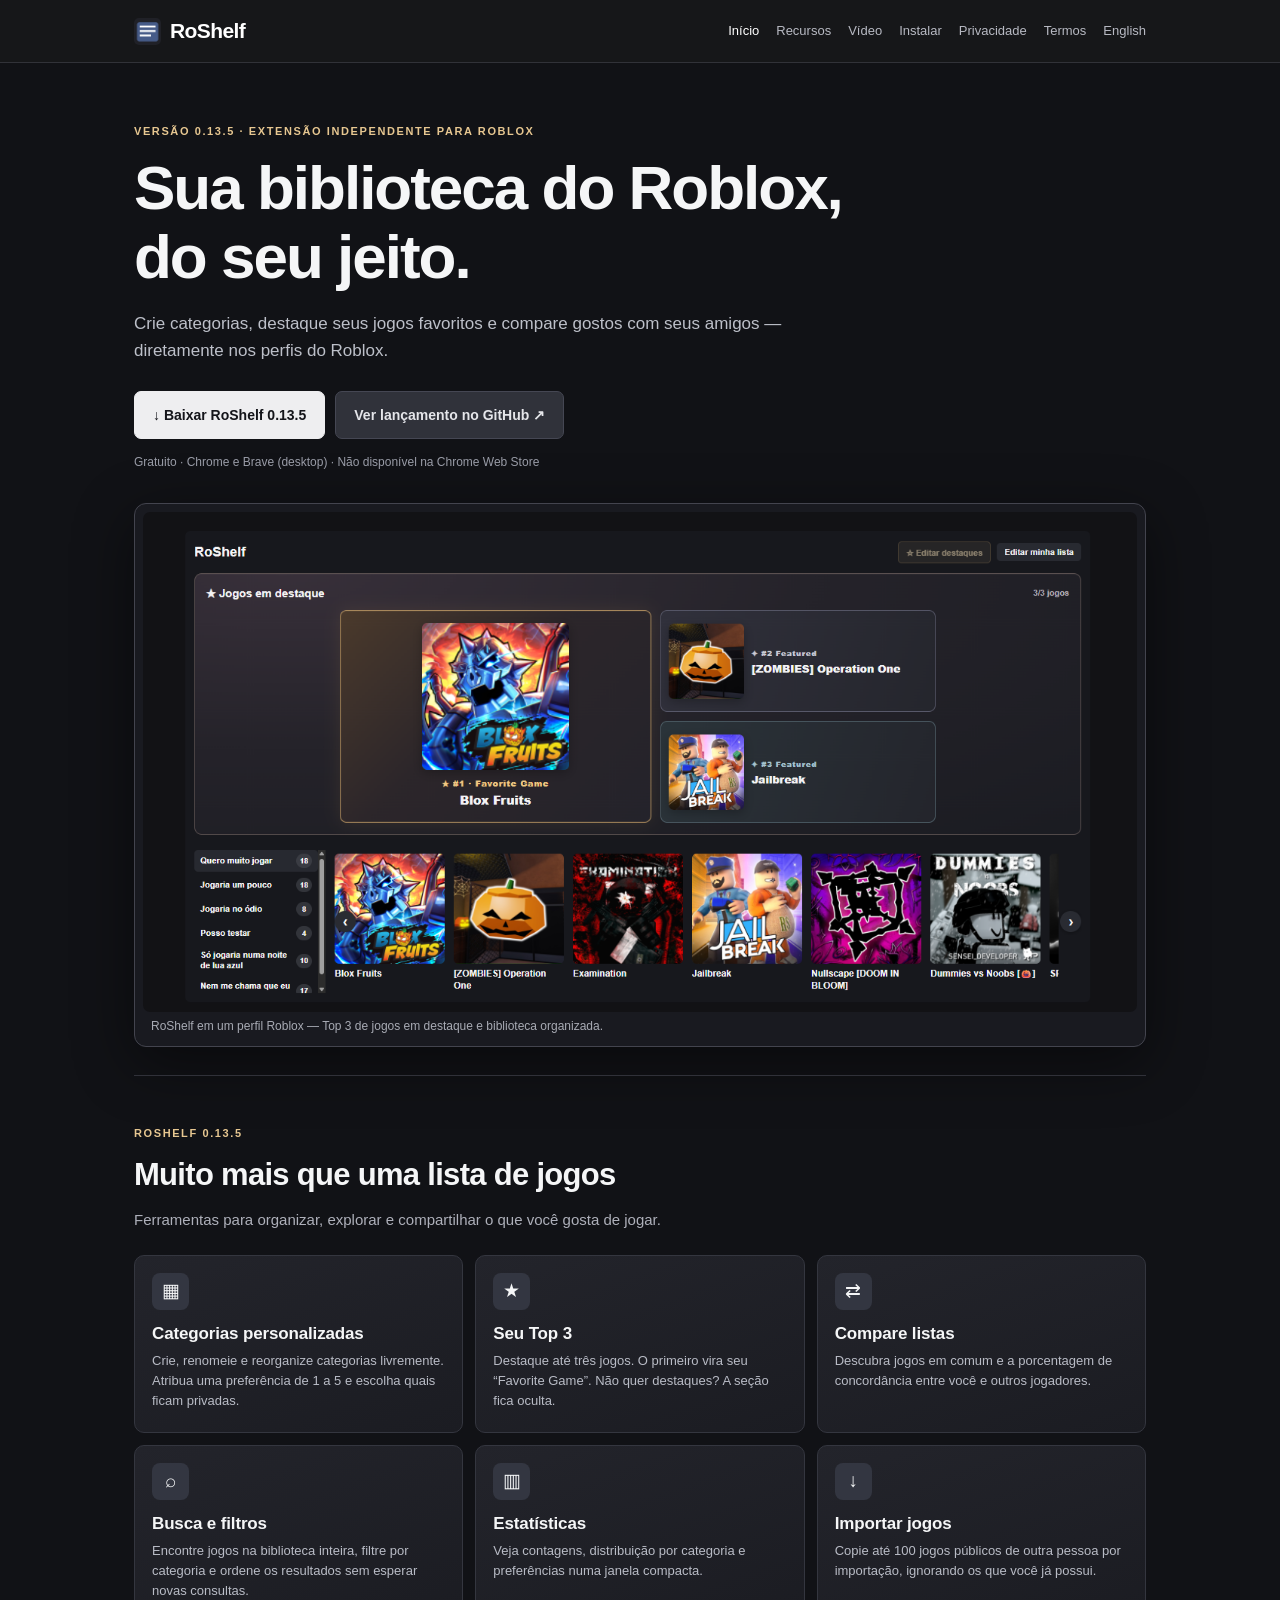
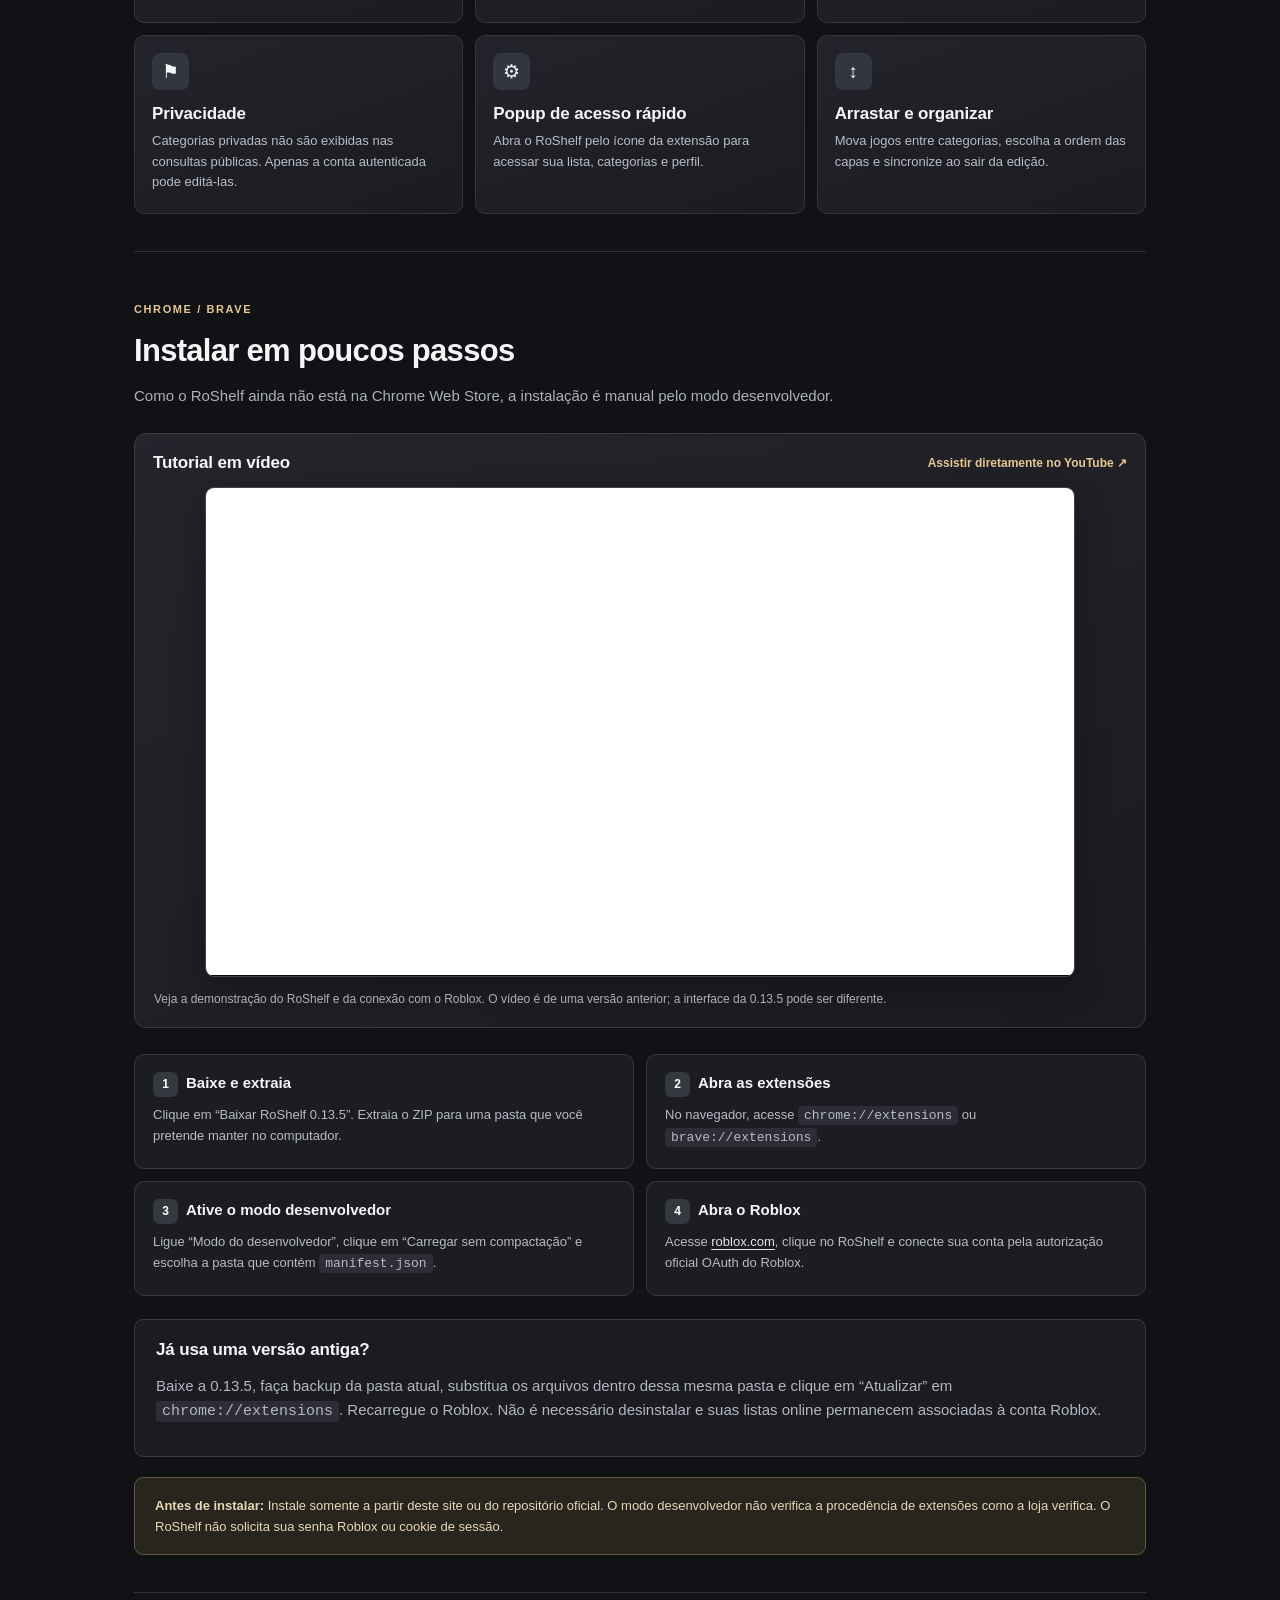
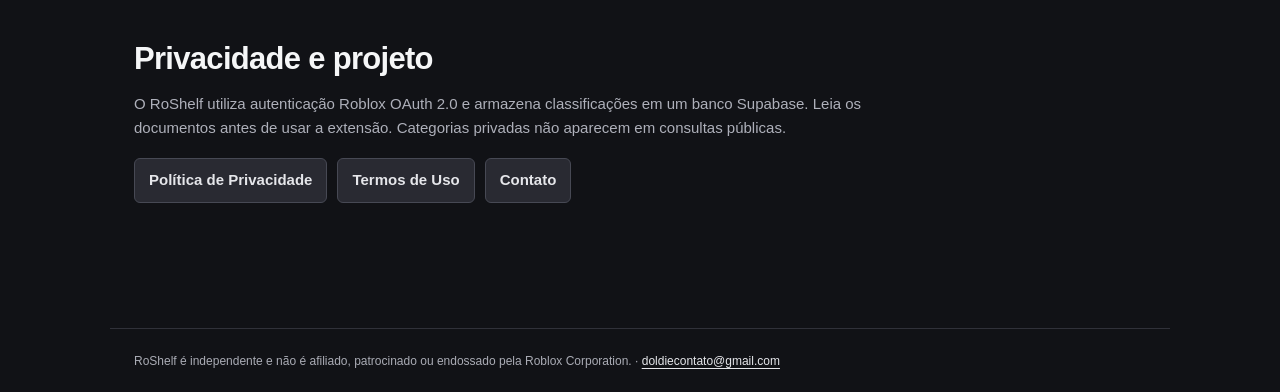
==== commit a865dc62: "Add files via upload" ====
--- a/index.html
+++ b/index.html
@@ -11,7 +11,7 @@
 </head>
 <body>
 <header><div><a class="brand" href="index.html"><img src="assets/icon128.png" alt="">RoShelf</a>
-<nav aria-label="Navigation"><a class="current" href="index.html">Início</a><a href="#features">Recursos</a><a href="#install">Instalar</a><a href="privacidade.html">Privacidade</a><a href="termos.html">Termos</a><a href="index-en.html">English</a></nav></div></header>
+<nav aria-label="Navigation"><a class="current" href="index.html">Início</a><a href="#features">Recursos</a><a href="#video">Vídeo</a><a href="#install">Instalar</a><a href="privacidade.html">Privacidade</a><a href="termos.html">Termos</a><a href="index-en.html">English</a></nav></div></header>
 <main>
 <section class="hero"><p class="eyebrow">VERSÃO 0.13.5 · EXTENSÃO INDEPENDENTE PARA ROBLOX</p><h1>Sua biblioteca do Roblox, do seu jeito.</h1><p class="lead">Crie categorias, destaque seus jogos favoritos e compare gostos com seus amigos — diretamente nos perfis do Roblox.</p>
 <div class="actions"><a class="action primary" href="downloads/RoShelf-v0.13.5.zip" download>↓ Baixar RoShelf 0.13.5</a><a class="action" href="https://github.com/Doudks/roshelf/releases/tag/v0.13.5" target="_blank" rel="noopener noreferrer">Ver lançamento no GitHub ↗</a></div>
@@ -26,7 +26,11 @@
 <article class="feature"><div class="feature-icon" aria-hidden="true">⚑</div><h3>Privacidade</h3><p>Categorias privadas não são exibidas nas consultas públicas. Apenas a conta autenticada pode editá-las.</p></article>
 <article class="feature"><div class="feature-icon" aria-hidden="true">⚙</div><h3>Popup de acesso rápido</h3><p>Abra o RoShelf pelo ícone da extensão para acessar sua lista, categorias e perfil.</p></article>
 <article class="feature"><div class="feature-icon" aria-hidden="true">↕</div><h3>Arrastar e organizar</h3><p>Mova jogos entre categorias, escolha a ordem das capas e sincronize ao sair da edição.</p></article></div></section>
-<section class="block" id="install"><p class="eyebrow">Chrome / Brave</p><h2>Instalar em poucos passos</h2><p class="sectionlead">Como o RoShelf ainda não está na Chrome Web Store, a instalação é manual pelo modo desenvolvedor.</p><ol class="step-list"><li><strong><span class="step-number">1</span>Baixe e extraia</strong><p>Clique em “Baixar RoShelf 0.13.5”. Extraia o ZIP para uma pasta que você pretende manter no computador.</p></li>
+<section class="block" id="install"><p class="eyebrow">Chrome / Brave</p><h2>Instalar em poucos passos</h2><p class="sectionlead">Como o RoShelf ainda não está na Chrome Web Store, a instalação é manual pelo modo desenvolvedor.</p><div class="tutorial-video" id="video">
+  <div class="tutorial-video-head"><h3>Tutorial em vídeo</h3><a href="https://youtu.be/gu-Q5YUjLR8" target="_blank" rel="noopener noreferrer">Assistir diretamente no YouTube ↗</a></div>
+  <div class="video-frame"><iframe src="https://www.youtube-nocookie.com/embed/gu-Q5YUjLR8" title="Vídeo tutorial e demonstração do RoShelf no YouTube" loading="lazy" referrerpolicy="strict-origin-when-cross-origin" allow="accelerometer; autoplay; clipboard-write; encrypted-media; gyroscope; picture-in-picture; web-share" allowfullscreen></iframe></div>
+  <p class="video-caption">Veja a demonstração do RoShelf e da conexão com o Roblox. O vídeo é de uma versão anterior; a interface da 0.13.5 pode ser diferente.</p>
+</div><ol class="step-list"><li><strong><span class="step-number">1</span>Baixe e extraia</strong><p>Clique em “Baixar RoShelf 0.13.5”. Extraia o ZIP para uma pasta que você pretende manter no computador.</p></li>
 <li><strong><span class="step-number">2</span>Abra as extensões</strong><p>No navegador, acesse <code>chrome://extensions</code> ou <code>brave://extensions</code>.</p></li>
 <li><strong><span class="step-number">3</span>Ative o modo desenvolvedor</strong><p>Ligue “Modo do desenvolvedor”, clique em “Carregar sem compactação” e escolha a pasta que contém <code>manifest.json</code>.</p></li>
 <li><strong><span class="step-number">4</span>Abra o Roblox</strong><p>Acesse <a href="https://www.roblox.com/" rel="noopener noreferrer" target="_blank">roblox.com</a>, clique no RoShelf e conecte sua conta pela autorização oficial OAuth do Roblox.</p></li></ol>
--- a/style.css
+++ b/style.css
@@ -46,3 +46,14 @@
 main:not(:has(.hero)) h1{font-size:clamp(29px,5vw,39px);letter-spacing:-.8px}
 @media(max-width:760px){.feature-grid{grid-template-columns:repeat(2,minmax(0,1fr))}.step-list{grid-template-columns:1fr}}
 @media(max-width:540px){header>div{align-items:flex-start;flex-direction:column;gap:9px;padding:12px 17px}nav{gap:12px;font-size:12px}main{padding:26px 17px 52px}.feature-grid{grid-template-columns:1fr}.feature{min-height:auto}.actions{display:grid;grid-template-columns:1fr}.action{width:100%}h1{letter-spacing:-1.4px}.lead{font-size:15px}.hero-preview{margin-top:20px}}
+
+/* Responsive, privacy-enhanced YouTube tutorial embed. */
+.tutorial-video{margin:25px 0 26px;padding:18px;border:1px solid #3a3b45;border-radius:12px;background:linear-gradient(155deg,#25242c,#1a1b20);scroll-margin-top:94px}
+.tutorial-video-head{display:flex;justify-content:space-between;align-items:center;gap:12px;flex-wrap:wrap;margin:0 0 12px}
+.tutorial-video-head h3{margin:0;font-size:17px}
+.tutorial-video-head a{font-size:12px;color:#e7c791;text-decoration:none;font-weight:700}
+.tutorial-video-head a:hover{text-decoration:underline}
+.video-frame{width:100%;max-width:870px;aspect-ratio:16 / 9;overflow:hidden;border-radius:9px;background:#09090c;border:1px solid #42434a;box-shadow:0 10px 34px #0005;margin-inline:auto}
+.video-frame iframe{display:block;width:100%;height:100%;border:0}
+.video-caption{font-size:12px;color:#adb0bb;margin:13px 1px 0}
+@media(max-width:540px){.tutorial-video{padding:11px}.tutorial-video-head{align-items:flex-start}.tutorial-video-head h3{font-size:15px}}
